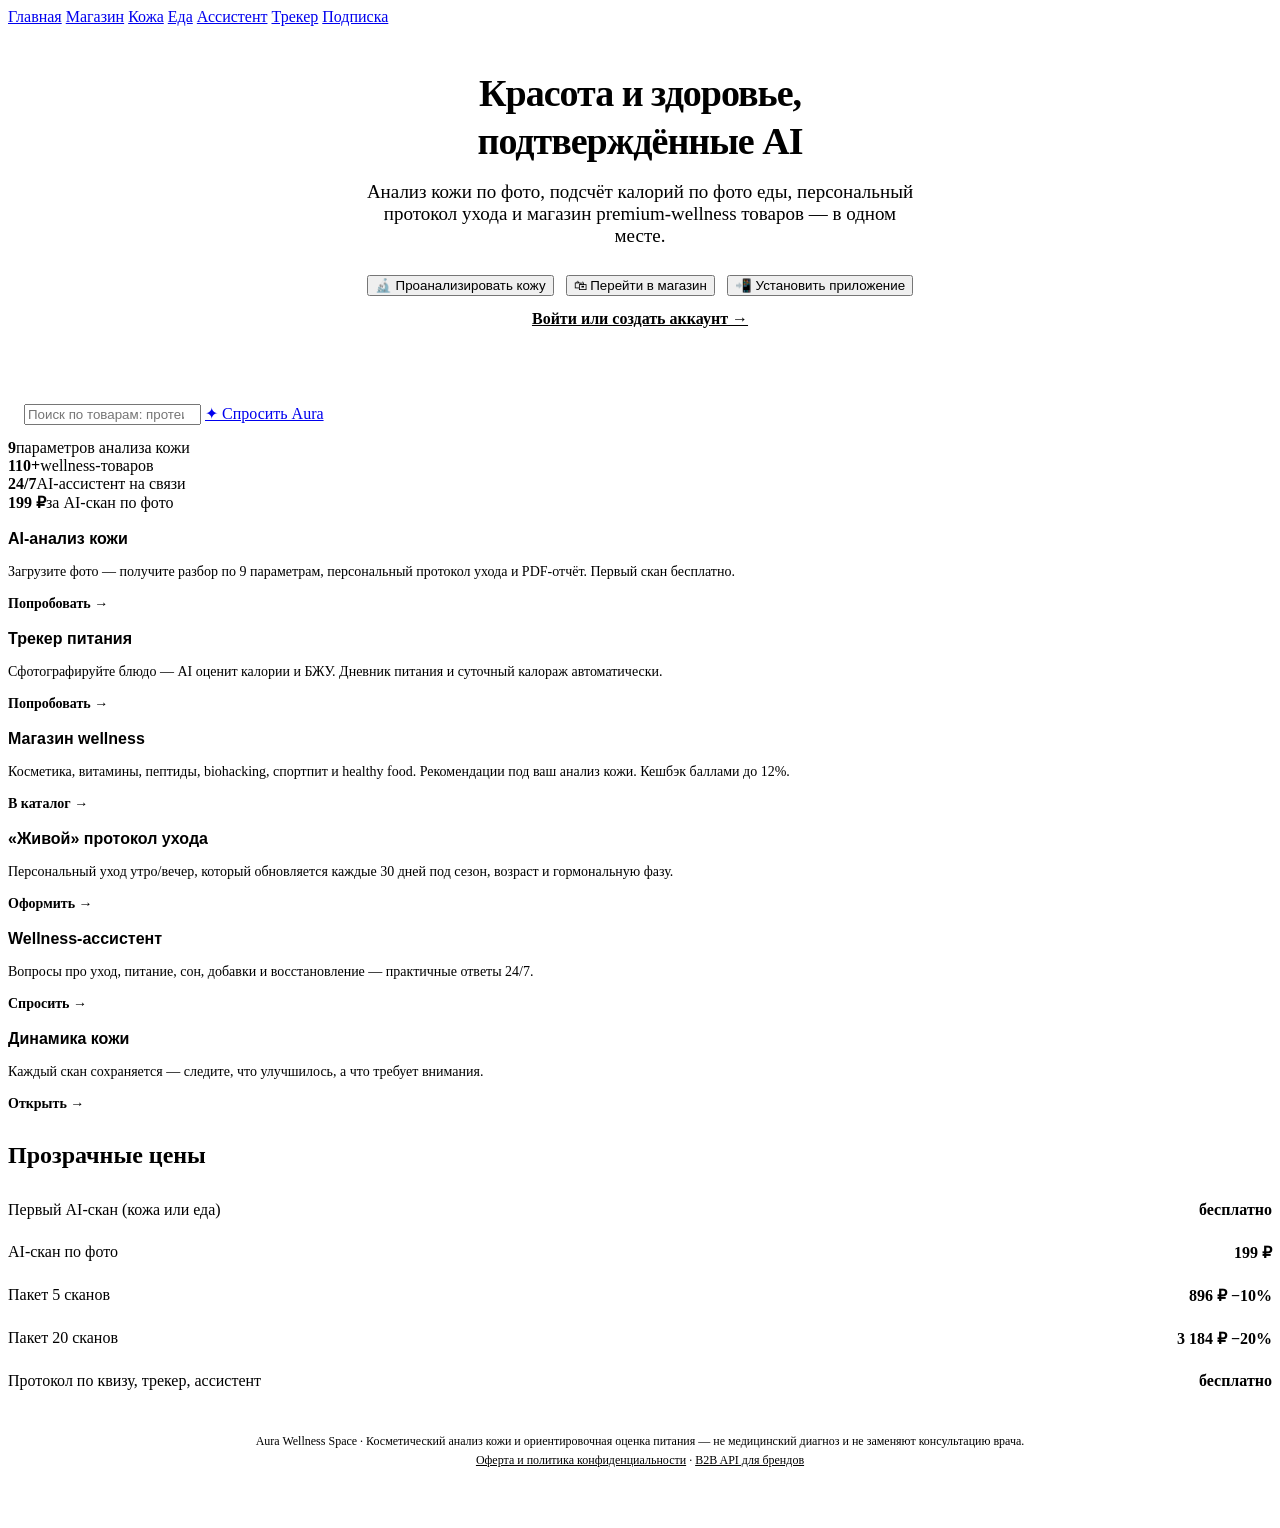
==== app/static/index.html @ bee3e2e1 "feat: 3D-стикеры вместо эмодзи (Fluent 3D, лицензия MIT) - 17 объёмных иконок-стикеров (микроскоп, я" ====
<!DOCTYPE html>
<html lang="ru">
<head>
  <meta charset="UTF-8" />
  <meta name="viewport" content="width=device-width, initial-scale=1.0" />
  <title>Aura — premium wellness пространство</title>
  <meta name="description" content="AI-анализ кожи, трекер питания, персональный уход и магазин косметики, БАДов и biohacking-продуктов. Всё в одном приложении." />
  <link rel="stylesheet" href="/static/styles.css" />
  <link rel="manifest" href="/static/manifest.webmanifest" />
  <link rel="icon" href="/static/icon.svg" type="image/svg+xml" />
  <meta name="theme-color" content="#3a332b" />
  <meta property="og:title" content="Aura — premium wellness пространство" />
  <meta property="og:description" content="AI-анализ кожи, трекер питания, персональный уход и магазин wellness-товаров." />
  <meta property="og:type" content="website" />
  <style>
    .hero { text-align: center; padding: 44px 20px 46px; }
    .hero h1 { font-size: 38px; margin: 0 0 16px; letter-spacing: -1px; font-weight: 800; line-height: 1.25; }
    .hero p.lead { font-size: 19px; max-width: 560px; margin: 0 auto 28px; }
    .hero .cta { display: flex; gap: 12px; justify-content: center; flex-wrap: wrap; }
    .hero .cta a { text-decoration: none; }
    .features { padding-bottom: 10px; }
    .fcard h3 { margin-top: 0; font-family: "Unbounded", "Manrope", sans-serif; font-weight: 600; font-size: 16px; }
    .fcard .emoji { font-size: 30px; }
    .fcard a { color: var(--brand); font-weight: 600; text-decoration: none; font-size: 14px; }
    .price-line { display: flex; justify-content: space-between; padding: 12px 0; border-bottom: 1px solid var(--line); }
    footer { text-align: center; color: var(--muted); font-size: 12px; padding: 30px 20px 50px; line-height: 1.6; }
    @media (max-width: 640px) {
      .hero h1 { font-size: 24px; }
      .hero p.lead { font-size: 16px; }
    }
  </style>
</head>
<body>
  <header class="top">
    <div class="wrap">
      <nav class="tabs">
        <a href="/" class="active">Главная</a>
        <a href="/shop">Магазин</a>
        <a href="/skin">Кожа</a>
        <a href="/food">Еда</a>
        <a href="/assistant">Ассистент</a>
        <a href="/tracker">Трекер</a>
        <a href="/subscription">Подписка</a>
      </nav>
    </div>
  </header>

  <main>
    <div class="hero aurora">
      <span class="orb o1"></span><span class="orb o2"></span><span class="orb o3"></span>
      <h1>Красота и здоровье,<br/>подтверждённые <span class="grad-text">AI</span></h1>
      <p class="lead summary">Анализ кожи по фото, подсчёт калорий по фото еды, персональный протокол
        ухода и магазин premium-wellness товаров — в одном месте.</p>
      <div class="cta">
        <a href="/skin"><button class="primary" style="margin:0">🔬 Проанализировать кожу</button></a>
        <a href="/shop"><button class="ghost" style="margin:0">🛍 Перейти в магазин</button></a>
        <button class="ghost hidden" id="installBtn" style="margin:0">📲 Установить приложение</button>
      </div>
      <p class="mode-badge" style="margin-top:14px"><a href="/auth" style="color:var(--ink);font-weight:600" id="authLink">Войти или создать аккаунт →</a></p>
    </div>

    <div class="card search-row" style="padding:14px 16px">
      <input type="search" id="homeSearch" placeholder="Поиск по товарам: протеин, витамин D, матча…" />
      <a class="ai-pill" href="/assistant">✦ Спросить Aura</a>
    </div>

    <div class="stats" id="stats">
      <div class="stat"><b data-count="9">0</b><span>параметров анализа кожи</span></div>
      <div class="stat"><b data-count="110" data-suffix="+">0</b><span>wellness-товаров</span></div>
      <div class="stat"><b data-count="24" data-suffix="/7">0</b><span>AI-ассистент на связи</span></div>
      <div class="stat"><b data-count="199" data-suffix=" ₽">0</b><span>за AI-скан по фото</span></div>
    </div>

    <div class="pgrid features">
      <div class="pcard fcard">
        <img class="icon3d" src="/static/icons/skin.png" alt="" />
        <h3>AI-анализ кожи</h3>
        <p class="summary" style="font-size:14px">Загрузите фото — получите разбор по 9 параметрам,
          персональный протокол ухода и PDF-отчёт. Первый скан бесплатно.</p>
        <a href="/skin">Попробовать →</a>
      </div>
      <div class="pcard fcard">
        <img class="icon3d" src="/static/icons/food.png" alt="" />
        <h3>Трекер питания</h3>
        <p class="summary" style="font-size:14px">Сфотографируйте блюдо — AI оценит калории и БЖУ.
          Дневник питания и суточный калораж автоматически.</p>
        <a href="/food">Попробовать →</a>
      </div>
      <div class="pcard fcard">
        <img class="icon3d" src="/static/icons/shop.png" alt="" />
        <h3>Магазин wellness</h3>
        <p class="summary" style="font-size:14px">Косметика, витамины, пептиды, biohacking, спортпит и
          healthy food. Рекомендации под ваш анализ кожи. Кешбэк баллами до 12%.</p>
        <a href="/shop">В каталог →</a>
      </div>
      <div class="pcard fcard">
        <img class="icon3d" src="/static/icons/protocol.png" alt="" />
        <h3>«Живой» протокол ухода</h3>
        <p class="summary" style="font-size:14px">Персональный уход утро/вечер, который обновляется
          каждые 30 дней под сезон, возраст и гормональную фазу.</p>
        <a href="/subscription">Оформить →</a>
      </div>
      <div class="pcard fcard">
        <img class="icon3d" src="/static/icons/assistant.png" alt="" />
        <h3>Wellness-ассистент</h3>
        <p class="summary" style="font-size:14px">Вопросы про уход, питание, сон, добавки и
          восстановление — практичные ответы 24/7.</p>
        <a href="/assistant">Спросить →</a>
      </div>
      <div class="pcard fcard">
        <img class="icon3d" src="/static/icons/trend.png" alt="" />
        <h3>Динамика кожи</h3>
        <p class="summary" style="font-size:14px">Каждый скан сохраняется — следите, что улучшилось,
          а что требует внимания.</p>
        <a href="/tracker">Открыть →</a>
      </div>
    </div>

    <div class="card" id="hitsCard" style="display:none">
      <div style="display:flex;justify-content:space-between;align-items:baseline;flex-wrap:wrap;gap:8px">
        <h2 style="margin:0">Хиты недели 🔥</h2>
        <a href="/shop" style="font-size:14px">Весь каталог →</a>
      </div>
      <div class="pgrid" id="hitsGrid" style="margin-top:14px"></div>
    </div>

    <div class="card">
      <h2>Прозрачные цены</h2>
      <div class="price-line"><span>Первый AI-скан (кожа или еда)</span><strong>бесплатно</strong></div>
      <div class="price-line"><span>AI-скан по фото</span><strong>199 ₽</strong></div>
      <div class="price-line"><span>Пакет 5 сканов</span><strong>896 ₽ <span class="pill up">−10%</span></strong></div>
      <div class="price-line"><span>Пакет 20 сканов</span><strong>3 184 ₽ <span class="pill up">−20%</span></strong></div>
      <div class="price-line" style="border:none"><span>Протокол по квизу, трекер, ассистент</span><strong>бесплатно</strong></div>
    </div>
  </main>

  <footer>
    Aura Wellness Space · Косметический анализ кожи и ориентировочная оценка питания —
    не медицинский диагноз и не заменяют консультацию врача.<br/>
    <a href="/legal" style="color:var(--muted)">Оферта и политика конфиденциальности</a> · <a href="/docs" style="color:var(--muted)">B2B API для брендов</a>
  </footer>

  <script src="/static/auth-helper.js"></script>
  <script>
    // Кнопка «Установить приложение» (PWA).
    let deferredPrompt = null;
    window.addEventListener("beforeinstallprompt", (e) => {
      e.preventDefault();
      deferredPrompt = e;
      document.getElementById("installBtn").classList.remove("hidden");
    });
    document.getElementById("installBtn").addEventListener("click", async () => {
      if (!deferredPrompt) return;
      deferredPrompt.prompt();
      deferredPrompt = null;
      document.getElementById("installBtn").classList.add("hidden");
    });
    document.getElementById("homeSearch").addEventListener("keydown", (e) => {
      if (e.key === "Enter" && e.target.value.trim())
        window.location = "/shop?q=" + encodeURIComponent(e.target.value.trim());
    });
    if ("serviceWorker" in navigator) {
      window.addEventListener("load", () => navigator.serviceWorker.register("/static/sw.js"));
    }

    // Параллакс авроры: пятна тянутся за курсором (мягко, только на десктопе).
    if (window.matchMedia("(pointer: fine)").matches &&
        !window.matchMedia("(prefers-reduced-motion: reduce)").matches) {
      const orbs = document.querySelectorAll(".aurora .orb");
      const hero = document.querySelector(".hero");
      let raf = null;
      hero.addEventListener("mousemove", (e) => {
        if (raf) return;
        raf = requestAnimationFrame(() => {
          const r = hero.getBoundingClientRect();
          const dx = (e.clientX - r.left) / r.width - 0.5;
          const dy = (e.clientY - r.top) / r.height - 0.5;
          orbs.forEach((o, i) => {
            const k = (i + 1) * 14;
            o.style.translate = `${dx * k}px ${dy * k}px`;
          });
          raf = null;
        });
      });
      hero.addEventListener("mouseleave", () =>
        orbs.forEach((o) => o.style.translate = "0px 0px"));
    }

    // Анимированные счётчики фактов (запуск при попадании в кадр).
    const animateCount = (b) => {
      const target = +b.dataset.count, suffix = b.dataset.suffix || "";
      const t0 = performance.now(), dur = 1100;
      const tick = (t) => {
        const k = Math.min(1, (t - t0) / dur);
        const eased = 1 - Math.pow(1 - k, 3);
        b.textContent = Math.round(target * eased) + suffix;
        if (k < 1) requestAnimationFrame(tick);
      };
      requestAnimationFrame(tick);
    };
    if (window.matchMedia("(prefers-reduced-motion: reduce)").matches) {
      document.querySelectorAll(".stat b").forEach((b) =>
        b.textContent = b.dataset.count + (b.dataset.suffix || ""));
    } else {
      const sio = new IntersectionObserver((es) => es.forEach((e) => {
        if (e.isIntersecting) { animateCount(e.target); sio.unobserve(e.target); }
      }), { threshold: 0.4 });
      document.querySelectorAll(".stat b").forEach((b) => sio.observe(b));
    }

    // Хиты недели: живые карточки из каталога (хиты и скидки).
    const escHtml = (s) => String(s).replace(/[&<>"']/g, (c) =>
      ({ "&": "&amp;", "<": "&lt;", ">": "&gt;", '"': "&quot;", "'": "&#39;" }[c]));
    fetch("/api/shop/products").then((r) => r.json()).then((d) => {
      const stickers = { "уходовая косметика": "cat-skincare", "декоративная косметика": "cat-makeup",
        "гаджеты": "cat-gadgets", "спортпит": "cat-sport", "витамины и БАДы": "cat-vitamins",
        "пептиды": "cat-peptides", "biohacking": "cat-biohack", "функциональные напитки": "cat-drinks",
        "healthy food": "cat-food", "лабораторная диагностика": "cat-lab", "wellness check-up": "cat-checkup" };
      const hits = d.products
        .filter((p) => p.hit || (p.old_price_rub && p.old_price_rub > p.price_rub))
        .slice(0, 4);
      if (!hits.length) return;
      document.getElementById("hitsGrid").innerHTML = hits.map((p) => {
        const disc = p.old_price_rub && p.old_price_rub > p.price_rub
          ? Math.round((1 - p.price_rub / p.old_price_rub) * 100) : 0;
        const badge = disc ? `<span class="badge-disc">−${disc}%</span>`
          : `<span class="badge-hit">Хит</span>`;
        const oldP = disc
          ? `<span class="old-price">${p.old_price_rub.toLocaleString("ru-RU")} ₽</span>` : "";
        return `
        <a class="pcard" href="/shop" style="text-decoration:none;color:inherit">
          <div class="ptile${p.image ? " has-img" : ""}">${badge}${
            p.image ? `<img class="pimg" src="${p.image}" alt="" loading="lazy">`
                    : (stickers[p.category]
                        ? `<img class="sticker" src="/static/icons/${stickers[p.category]}.png" alt="" style="width:84px;height:84px" loading="lazy">`
                        : "🌿")}</div>
          <span class="cat">${escHtml(p.brand)}</span>
          <h3>${escHtml(p.name)}</h3>
          <div class="price">${p.price_rub.toLocaleString("ru-RU")} ₽${oldP}</div>
        </a>`;
      }).join("");
      document.getElementById("hitsCard").style.display = "";
    }).catch(() => {});
  </script>
</body>
</html>
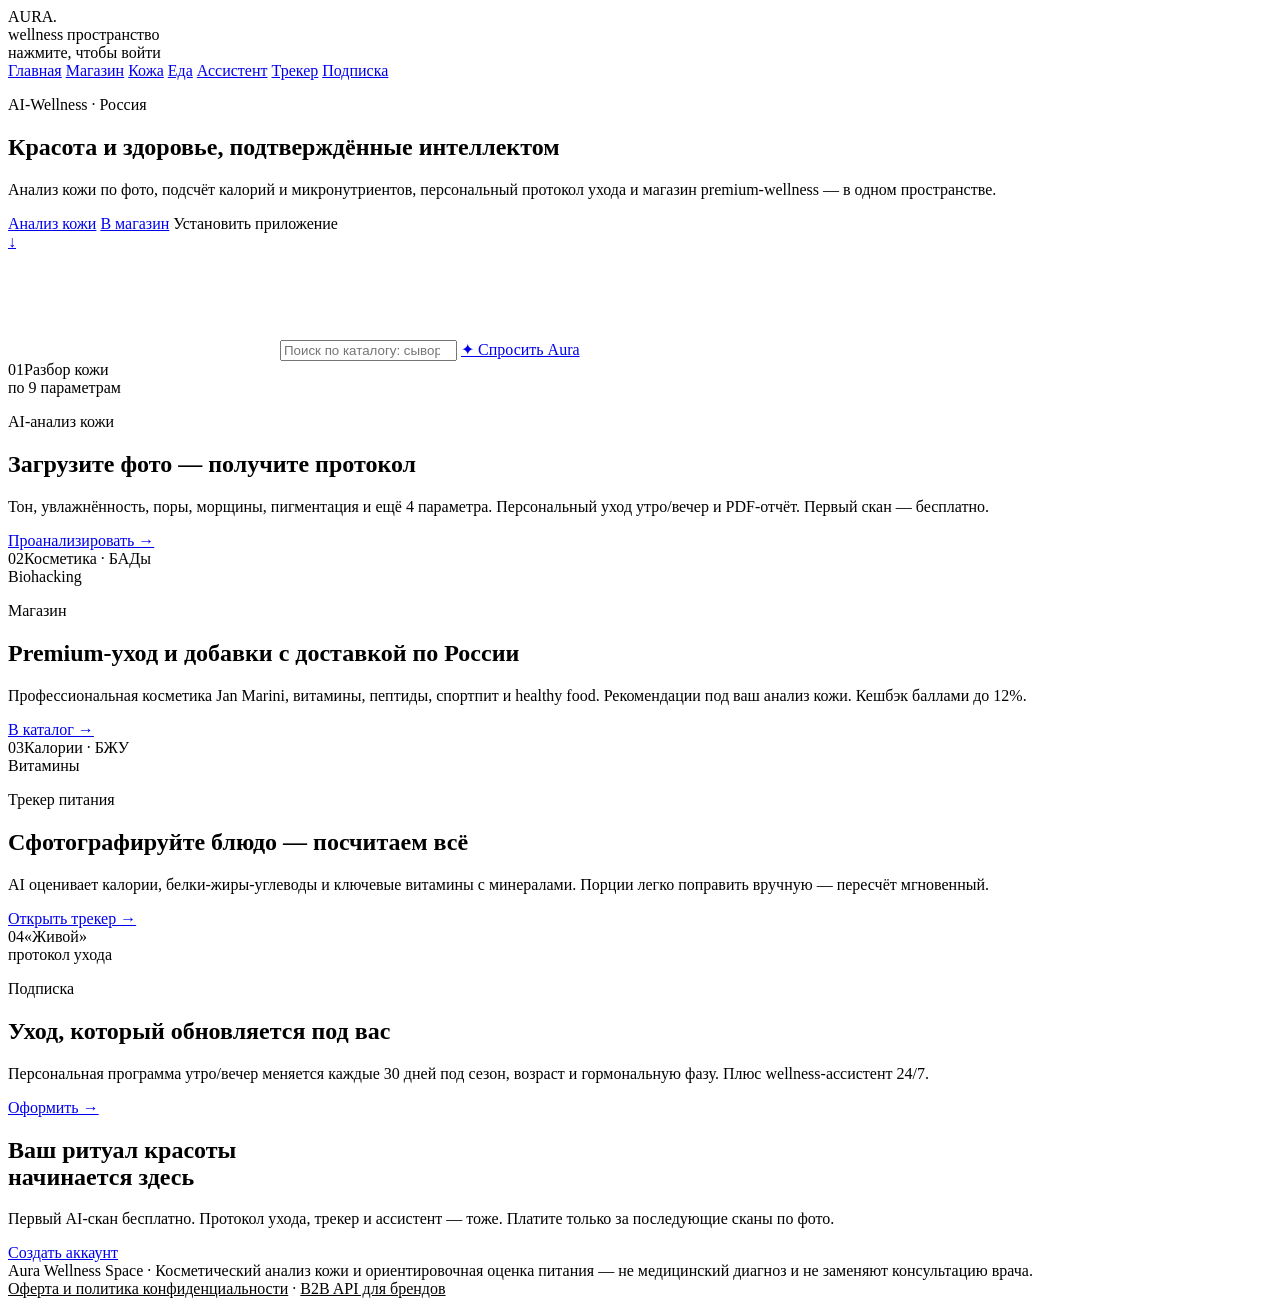
==== commit a34c38b0: "feat: редизайн главной — editorial full-width + заставка-открытие Главная переделана в духе Zara/Зол" ====
--- a/app/static/index.html
+++ b/app/static/index.html
@@ -4,145 +4,151 @@
   <meta charset="UTF-8" />
   <meta name="viewport" content="width=device-width, initial-scale=1.0" />
   <title>Aura — premium wellness пространство</title>
-  <meta name="description" content="AI-анализ кожи, трекер питания, персональный уход и магазин косметики, БАДов и biohacking-продуктов. Всё в одном приложении." />
+  <meta name="description" content="AI-анализ кожи, трекер питания, персональный уход и магазин косметики, БАДов и biohacking-продуктов. Всё в одном пространстве." />
   <link rel="stylesheet" href="/static/styles.css" />
   <link rel="manifest" href="/static/manifest.webmanifest" />
   <link rel="icon" href="/static/icon.svg" type="image/svg+xml" />
-  <meta name="theme-color" content="#3a332b" />
+  <meta name="theme-color" content="#17130f" />
   <meta property="og:title" content="Aura — premium wellness пространство" />
   <meta property="og:description" content="AI-анализ кожи, трекер питания, персональный уход и магазин wellness-товаров." />
   <meta property="og:type" content="website" />
-  <style>
-    .hero { text-align: center; padding: 44px 20px 46px; }
-    .hero h1 { font-size: 38px; margin: 0 0 16px; letter-spacing: -1px; font-weight: 800; line-height: 1.25; }
-    .hero p.lead { font-size: 19px; max-width: 560px; margin: 0 auto 28px; }
-    .hero .cta { display: flex; gap: 12px; justify-content: center; flex-wrap: wrap; }
-    .hero .cta a { text-decoration: none; }
-    .features { padding-bottom: 10px; }
-    .fcard h3 { margin-top: 0; font-family: "Unbounded", "Manrope", sans-serif; font-weight: 600; font-size: 16px; }
-    .fcard .emoji { font-size: 30px; }
-    .fcard a { color: var(--brand); font-weight: 600; text-decoration: none; font-size: 14px; }
-    .price-line { display: flex; justify-content: space-between; padding: 12px 0; border-bottom: 1px solid var(--line); }
-    footer { text-align: center; color: var(--muted); font-size: 12px; padding: 30px 20px 50px; line-height: 1.6; }
-    @media (max-width: 640px) {
-      .hero h1 { font-size: 24px; }
-      .hero p.lead { font-size: 16px; }
-    }
-  </style>
 </head>
-<body>
-  <header class="top">
-    <div class="wrap">
-      <nav class="tabs">
-        <a href="/" class="active">Главная</a>
-        <a href="/shop">Магазин</a>
-        <a href="/skin">Кожа</a>
-        <a href="/food">Еда</a>
-        <a href="/assistant">Ассистент</a>
-        <a href="/tracker">Трекер</a>
-        <a href="/subscription">Подписка</a>
-      </nav>
-    </div>
-  </header>
-
-  <main>
-    <div class="hero aurora">
-      <span class="orb o1"></span><span class="orb o2"></span><span class="orb o3"></span>
-      <h1>Красота и здоровье,<br/>подтверждённые <span class="grad-text">AI</span></h1>
-      <p class="lead summary">Анализ кожи по фото, подсчёт калорий по фото еды, персональный протокол
-        ухода и магазин premium-wellness товаров — в одном месте.</p>
-      <div class="cta">
-        <a href="/skin"><button class="primary" style="margin:0">🔬 Проанализировать кожу</button></a>
-        <a href="/shop"><button class="ghost" style="margin:0">🛍 Перейти в магазин</button></a>
-        <button class="ghost hidden" id="installBtn" style="margin:0">📲 Установить приложение</button>
+<body class="home">
+
+  <!-- ===== Заставка-открытие (один раз за сессию) ===== -->
+  <div class="splash" id="splash" aria-hidden="true">
+    <div class="splash-inner">
+      <div class="splash-word">
+        <span>A</span><span>U</span><span>R</span><span>A<i class="dot">.</i></span>
       </div>
-      <p class="mode-badge" style="margin-top:14px"><a href="/auth" style="color:var(--ink);font-weight:600" id="authLink">Войти или создать аккаунт →</a></p>
-    </div>
-
-    <div class="card search-row" style="padding:14px 16px">
-      <input type="search" id="homeSearch" placeholder="Поиск по товарам: протеин, витамин D, матча…" />
+      <div class="splash-line"></div>
+      <div class="splash-tag">wellness пространство</div>
+    </div>
+    <div class="splash-skip">нажмите, чтобы войти</div>
+  </div>
+  <script>
+    (function () {
+      var s = document.getElementById("splash");
+      if (!s) return;
+      if (sessionStorage.getItem("aura_splash_seen")) { s.remove(); return; }
+      document.body.classList.add("splash-on");
+      var lift = function () {
+        s.classList.add("lift");
+        document.body.classList.remove("splash-on");
+        sessionStorage.setItem("aura_splash_seen", "1");
+        setTimeout(function () { if (s.parentNode) s.remove(); }, 1100);
+      };
+      var t = setTimeout(lift, 2700);
+      s.addEventListener("click", function () { clearTimeout(t); lift(); });
+    })();
+  </script>
+
+  <!-- (шапка: бегущая строка + логотип-бар вставляются auth-helper.js) -->
+
+  <nav class="tabs">
+    <a href="/" class="active">Главная</a>
+    <a href="/shop">Магазин</a>
+    <a href="/skin">Кожа</a>
+    <a href="/food">Еда</a>
+    <a href="/assistant">Ассистент</a>
+    <a href="/tracker">Трекер</a>
+    <a href="/subscription">Подписка</a>
+  </nav>
+
+  <!-- ===== HERO во всю ширину ===== -->
+  <section class="hero-e">
+    <p class="eyebrow">AI-Wellness · Россия</p>
+    <h1>Красота и здоровье, подтверждённые интеллектом</h1>
+    <p class="lead">Анализ кожи по фото, подсчёт калорий и микронутриентов,
+      персональный протокол ухода и магазин premium-wellness — в одном пространстве.</p>
+    <div class="cta">
+      <a class="btn-fill" href="/skin">Анализ кожи</a>
+      <a class="btn-line" href="/shop">В магазин</a>
+      <a class="btn-line hidden" id="installBtn">Установить приложение</a>
+    </div>
+    <a class="scroll-cue" href="#explore" aria-label="ниже">↓</a>
+  </section>
+
+  <!-- ===== Тонкая строка поиска ===== -->
+  <div class="featured" id="explore" style="padding-top:clamp(48px,7vw,90px);padding-bottom:0">
+    <div class="search-row" style="max-width:720px;margin:0 auto">
+      <input type="search" id="homeSearch" placeholder="Поиск по каталогу: сыворотка, витамин D, пептиды…" />
       <a class="ai-pill" href="/assistant">✦ Спросить Aura</a>
     </div>
-
-    <div class="stats" id="stats">
-      <div class="stat"><b data-count="9">0</b><span>параметров анализа кожи</span></div>
-      <div class="stat"><b data-count="110" data-suffix="+">0</b><span>wellness-товаров</span></div>
-      <div class="stat"><b data-count="24" data-suffix="/7">0</b><span>AI-ассистент на связи</span></div>
-      <div class="stat"><b data-count="199" data-suffix=" ₽">0</b><span>за AI-скан по фото</span></div>
-    </div>
-
-    <div class="pgrid features">
-      <div class="pcard fcard">
-        <img class="icon3d" src="/static/icons/skin.png" alt="" />
-        <h3>AI-анализ кожи</h3>
-        <p class="summary" style="font-size:14px">Загрузите фото — получите разбор по 9 параметрам,
-          персональный протокол ухода и PDF-отчёт. Первый скан бесплатно.</p>
-        <a href="/skin">Попробовать →</a>
-      </div>
-      <div class="pcard fcard">
-        <img class="icon3d" src="/static/icons/food.png" alt="" />
-        <h3>Трекер питания</h3>
-        <p class="summary" style="font-size:14px">Сфотографируйте блюдо — AI оценит калории и БЖУ.
-          Дневник питания и суточный калораж автоматически.</p>
-        <a href="/food">Попробовать →</a>
-      </div>
-      <div class="pcard fcard">
-        <img class="icon3d" src="/static/icons/shop.png" alt="" />
-        <h3>Магазин wellness</h3>
-        <p class="summary" style="font-size:14px">Косметика, витамины, пептиды, biohacking, спортпит и
-          healthy food. Рекомендации под ваш анализ кожи. Кешбэк баллами до 12%.</p>
-        <a href="/shop">В каталог →</a>
-      </div>
-      <div class="pcard fcard">
-        <img class="icon3d" src="/static/icons/protocol.png" alt="" />
-        <h3>«Живой» протокол ухода</h3>
-        <p class="summary" style="font-size:14px">Персональный уход утро/вечер, который обновляется
-          каждые 30 дней под сезон, возраст и гормональную фазу.</p>
-        <a href="/subscription">Оформить →</a>
-      </div>
-      <div class="pcard fcard">
-        <img class="icon3d" src="/static/icons/assistant.png" alt="" />
-        <h3>Wellness-ассистент</h3>
-        <p class="summary" style="font-size:14px">Вопросы про уход, питание, сон, добавки и
-          восстановление — практичные ответы 24/7.</p>
-        <a href="/assistant">Спросить →</a>
-      </div>
-      <div class="pcard fcard">
-        <img class="icon3d" src="/static/icons/trend.png" alt="" />
-        <h3>Динамика кожи</h3>
-        <p class="summary" style="font-size:14px">Каждый скан сохраняется — следите, что улучшилось,
-          а что требует внимания.</p>
-        <a href="/tracker">Открыть →</a>
-      </div>
-    </div>
-
-    <div class="card" id="hitsCard" style="display:none">
-      <div style="display:flex;justify-content:space-between;align-items:baseline;flex-wrap:wrap;gap:8px">
-        <h2 style="margin:0">Хиты недели 🔥</h2>
-        <a href="/shop" style="font-size:14px">Весь каталог →</a>
-      </div>
-      <div class="pgrid" id="hitsGrid" style="margin-top:14px"></div>
-    </div>
-
-    <div class="card">
-      <h2>Прозрачные цены</h2>
-      <div class="price-line"><span>Первый AI-скан (кожа или еда)</span><strong>бесплатно</strong></div>
-      <div class="price-line"><span>AI-скан по фото</span><strong>199 ₽</strong></div>
-      <div class="price-line"><span>Пакет 5 сканов</span><strong>896 ₽ <span class="pill up">−10%</span></strong></div>
-      <div class="price-line"><span>Пакет 20 сканов</span><strong>3 184 ₽ <span class="pill up">−20%</span></strong></div>
-      <div class="price-line" style="border:none"><span>Протокол по квизу, трекер, ассистент</span><strong>бесплатно</strong></div>
-    </div>
-  </main>
+  </div>
+
+  <!-- ===== Editorial split-блоки ===== -->
+  <section class="split">
+    <div class="media p1"><span class="idx">01</span><span class="kw">Разбор кожи<br/>по 9 параметрам</span></div>
+    <div class="body">
+      <p class="tag">AI-анализ кожи</p>
+      <h2>Загрузите фото — получите протокол</h2>
+      <p>Тон, увлажнённость, поры, морщины, пигментация и ещё 4 параметра.
+        Персональный уход утро/вечер и PDF-отчёт. Первый скан — бесплатно.</p>
+      <a class="more" href="/skin">Проанализировать →</a>
+    </div>
+  </section>
+
+  <section class="split reverse">
+    <div class="media p2"><span class="idx">02</span><span class="kw">Косметика · БАДы<br/>Biohacking</span></div>
+    <div class="body">
+      <p class="tag">Магазин</p>
+      <h2>Premium-уход и добавки с доставкой по России</h2>
+      <p>Профессиональная косметика Jan Marini, витамины, пептиды, спортпит и
+        healthy food. Рекомендации под ваш анализ кожи. Кешбэк баллами до 12%.</p>
+      <a class="more" href="/shop">В каталог →</a>
+    </div>
+  </section>
+
+  <section class="split">
+    <div class="media p3"><span class="idx">03</span><span class="kw">Калории · БЖУ<br/>Витамины</span></div>
+    <div class="body">
+      <p class="tag">Трекер питания</p>
+      <h2>Сфотографируйте блюдо — посчитаем всё</h2>
+      <p>AI оценивает калории, белки-жиры-углеводы и ключевые витамины с минералами.
+        Порции легко поправить вручную — пересчёт мгновенный.</p>
+      <a class="more" href="/food">Открыть трекер →</a>
+    </div>
+  </section>
+
+  <section class="split reverse">
+    <div class="media p4"><span class="idx">04</span><span class="kw">«Живой»<br/>протокол ухода</span></div>
+    <div class="body">
+      <p class="tag">Подписка</p>
+      <h2>Уход, который обновляется под вас</h2>
+      <p>Персональная программа утро/вечер меняется каждые 30 дней под сезон,
+        возраст и гормональную фазу. Плюс wellness-ассистент 24/7.</p>
+      <a class="more" href="/subscription">Оформить →</a>
+    </div>
+  </section>
+
+  <!-- ===== Избранное ===== -->
+  <section class="featured" id="featured" style="display:none">
+    <div class="head">
+      <h2>Избранное</h2>
+      <a href="/shop">Весь каталог →</a>
+    </div>
+    <div class="prow" id="hitsGrid"></div>
+  </section>
+
+  <!-- ===== CTA-полоса ===== -->
+  <section class="cta-strip">
+    <h2>Ваш ритуал красоты<br/>начинается здесь</h2>
+    <p>Первый AI-скан бесплатно. Протокол ухода, трекер и ассистент — тоже.
+      Платите только за последующие сканы по фото.</p>
+    <a class="btn-line" href="/auth" id="ctaAuth">Создать аккаунт</a>
+  </section>
 
   <footer>
     Aura Wellness Space · Косметический анализ кожи и ориентировочная оценка питания —
     не медицинский диагноз и не заменяют консультацию врача.<br/>
-    <a href="/legal" style="color:var(--muted)">Оферта и политика конфиденциальности</a> · <a href="/docs" style="color:var(--muted)">B2B API для брендов</a>
+    <a href="/legal" style="color:var(--muted)">Оферта и политика конфиденциальности</a> ·
+    <a href="/docs" style="color:var(--muted)">B2B API для брендов</a>
   </footer>
 
   <script src="/static/auth-helper.js"></script>
   <script>
-    // Кнопка «Установить приложение» (PWA).
+    // «Установить приложение» (PWA).
     let deferredPrompt = null;
     window.addEventListener("beforeinstallprompt", (e) => {
       e.preventDefault();
@@ -155,92 +161,49 @@
       deferredPrompt = null;
       document.getElementById("installBtn").classList.add("hidden");
     });
+
     document.getElementById("homeSearch").addEventListener("keydown", (e) => {
       if (e.key === "Enter" && e.target.value.trim())
         window.location = "/shop?q=" + encodeURIComponent(e.target.value.trim());
     });
+
     if ("serviceWorker" in navigator) {
       window.addEventListener("load", () => navigator.serviceWorker.register("/static/sw.js"));
     }
 
-    // Параллакс авроры: пятна тянутся за курсором (мягко, только на десктопе).
-    if (window.matchMedia("(pointer: fine)").matches &&
-        !window.matchMedia("(prefers-reduced-motion: reduce)").matches) {
-      const orbs = document.querySelectorAll(".aurora .orb");
-      const hero = document.querySelector(".hero");
-      let raf = null;
-      hero.addEventListener("mousemove", (e) => {
-        if (raf) return;
-        raf = requestAnimationFrame(() => {
-          const r = hero.getBoundingClientRect();
-          const dx = (e.clientX - r.left) / r.width - 0.5;
-          const dy = (e.clientY - r.top) / r.height - 0.5;
-          orbs.forEach((o, i) => {
-            const k = (i + 1) * 14;
-            o.style.translate = `${dx * k}px ${dy * k}px`;
-          });
-          raf = null;
-        });
-      });
-      hero.addEventListener("mouseleave", () =>
-        orbs.forEach((o) => o.style.translate = "0px 0px"));
-    }
-
-    // Анимированные счётчики фактов (запуск при попадании в кадр).
-    const animateCount = (b) => {
-      const target = +b.dataset.count, suffix = b.dataset.suffix || "";
-      const t0 = performance.now(), dur = 1100;
-      const tick = (t) => {
-        const k = Math.min(1, (t - t0) / dur);
-        const eased = 1 - Math.pow(1 - k, 3);
-        b.textContent = Math.round(target * eased) + suffix;
-        if (k < 1) requestAnimationFrame(tick);
-      };
-      requestAnimationFrame(tick);
-    };
-    if (window.matchMedia("(prefers-reduced-motion: reduce)").matches) {
-      document.querySelectorAll(".stat b").forEach((b) =>
-        b.textContent = b.dataset.count + (b.dataset.suffix || ""));
-    } else {
-      const sio = new IntersectionObserver((es) => es.forEach((e) => {
-        if (e.isIntersecting) { animateCount(e.target); sio.unobserve(e.target); }
-      }), { threshold: 0.4 });
-      document.querySelectorAll(".stat b").forEach((b) => sio.observe(b));
-    }
-
-    // Хиты недели: живые карточки из каталога (хиты и скидки).
+    // Избранное: живые карточки из каталога (хиты и скидки), минималистично.
     const escHtml = (s) => String(s).replace(/[&<>"']/g, (c) =>
       ({ "&": "&amp;", "<": "&lt;", ">": "&gt;", '"': "&quot;", "'": "&#39;" }[c]));
     fetch("/api/shop/products").then((r) => r.json()).then((d) => {
-      const stickers = { "уходовая косметика": "cat-skincare", "декоративная косметика": "cat-makeup",
-        "гаджеты": "cat-gadgets", "спортпит": "cat-sport", "витамины и БАДы": "cat-vitamins",
-        "пептиды": "cat-peptides", "biohacking": "cat-biohack", "функциональные напитки": "cat-drinks",
-        "healthy food": "cat-food", "лабораторная диагностика": "cat-lab", "wellness check-up": "cat-checkup" };
       const hits = d.products
-        .filter((p) => p.hit || (p.old_price_rub && p.old_price_rub > p.price_rub))
-        .slice(0, 4);
-      if (!hits.length) return;
-      document.getElementById("hitsGrid").innerHTML = hits.map((p) => {
+        .filter((p) => p.image && (p.hit || (p.old_price_rub && p.old_price_rub > p.price_rub)))
+        .slice(0, 8);
+      const pool = hits.length >= 4 ? hits
+        : d.products.filter((p) => p.image).slice(0, 8);
+      if (!pool.length) return;
+      document.getElementById("hitsGrid").innerHTML = pool.slice(0, 4).map((p) => {
         const disc = p.old_price_rub && p.old_price_rub > p.price_rub
           ? Math.round((1 - p.price_rub / p.old_price_rub) * 100) : 0;
-        const badge = disc ? `<span class="badge-disc">−${disc}%</span>`
-          : `<span class="badge-hit">Хит</span>`;
+        const badge = disc ? `<span class="tag2 sale">−${disc}%</span>`
+          : (p.hit ? `<span class="tag2">Хит</span>` : "");
         const oldP = disc
-          ? `<span class="old-price">${p.old_price_rub.toLocaleString("ru-RU")} ₽</span>` : "";
+          ? `<span class="old2">${p.old_price_rub.toLocaleString("ru-RU")} ₽</span>` : "";
         return `
-        <a class="pcard" href="/shop" style="text-decoration:none;color:inherit">
-          <div class="ptile${p.image ? " has-img" : ""}">${badge}${
-            p.image ? `<img class="pimg" src="${p.image}" alt="" loading="lazy">`
-                    : (stickers[p.category]
-                        ? `<img class="sticker" src="/static/icons/${stickers[p.category]}.png" alt="" style="width:84px;height:84px" loading="lazy">`
-                        : "🌿")}</div>
-          <span class="cat">${escHtml(p.brand)}</span>
-          <h3>${escHtml(p.name)}</h3>
-          <div class="price">${p.price_rub.toLocaleString("ru-RU")} ₽${oldP}</div>
+        <a class="pmin" href="/shop">
+          <div class="shotwrap">${badge}<img src="${p.image}" alt="" loading="lazy"></div>
+          <div class="brand2">${escHtml(p.brand)}</div>
+          <div class="name2">${escHtml(p.name)}</div>
+          <div class="price2">${p.price_rub.toLocaleString("ru-RU")} ₽${oldP}</div>
         </a>`;
       }).join("");
-      document.getElementById("hitsCard").style.display = "";
+      document.getElementById("featured").style.display = "";
     }).catch(() => {});
+
+    // Если пользователь уже вошёл — прячем «Создать аккаунт».
+    if (localStorage.getItem("aura_token")) {
+      const c = document.getElementById("ctaAuth");
+      c.textContent = "В личный кабинет"; c.href = "/account";
+    }
   </script>
 </body>
 </html>
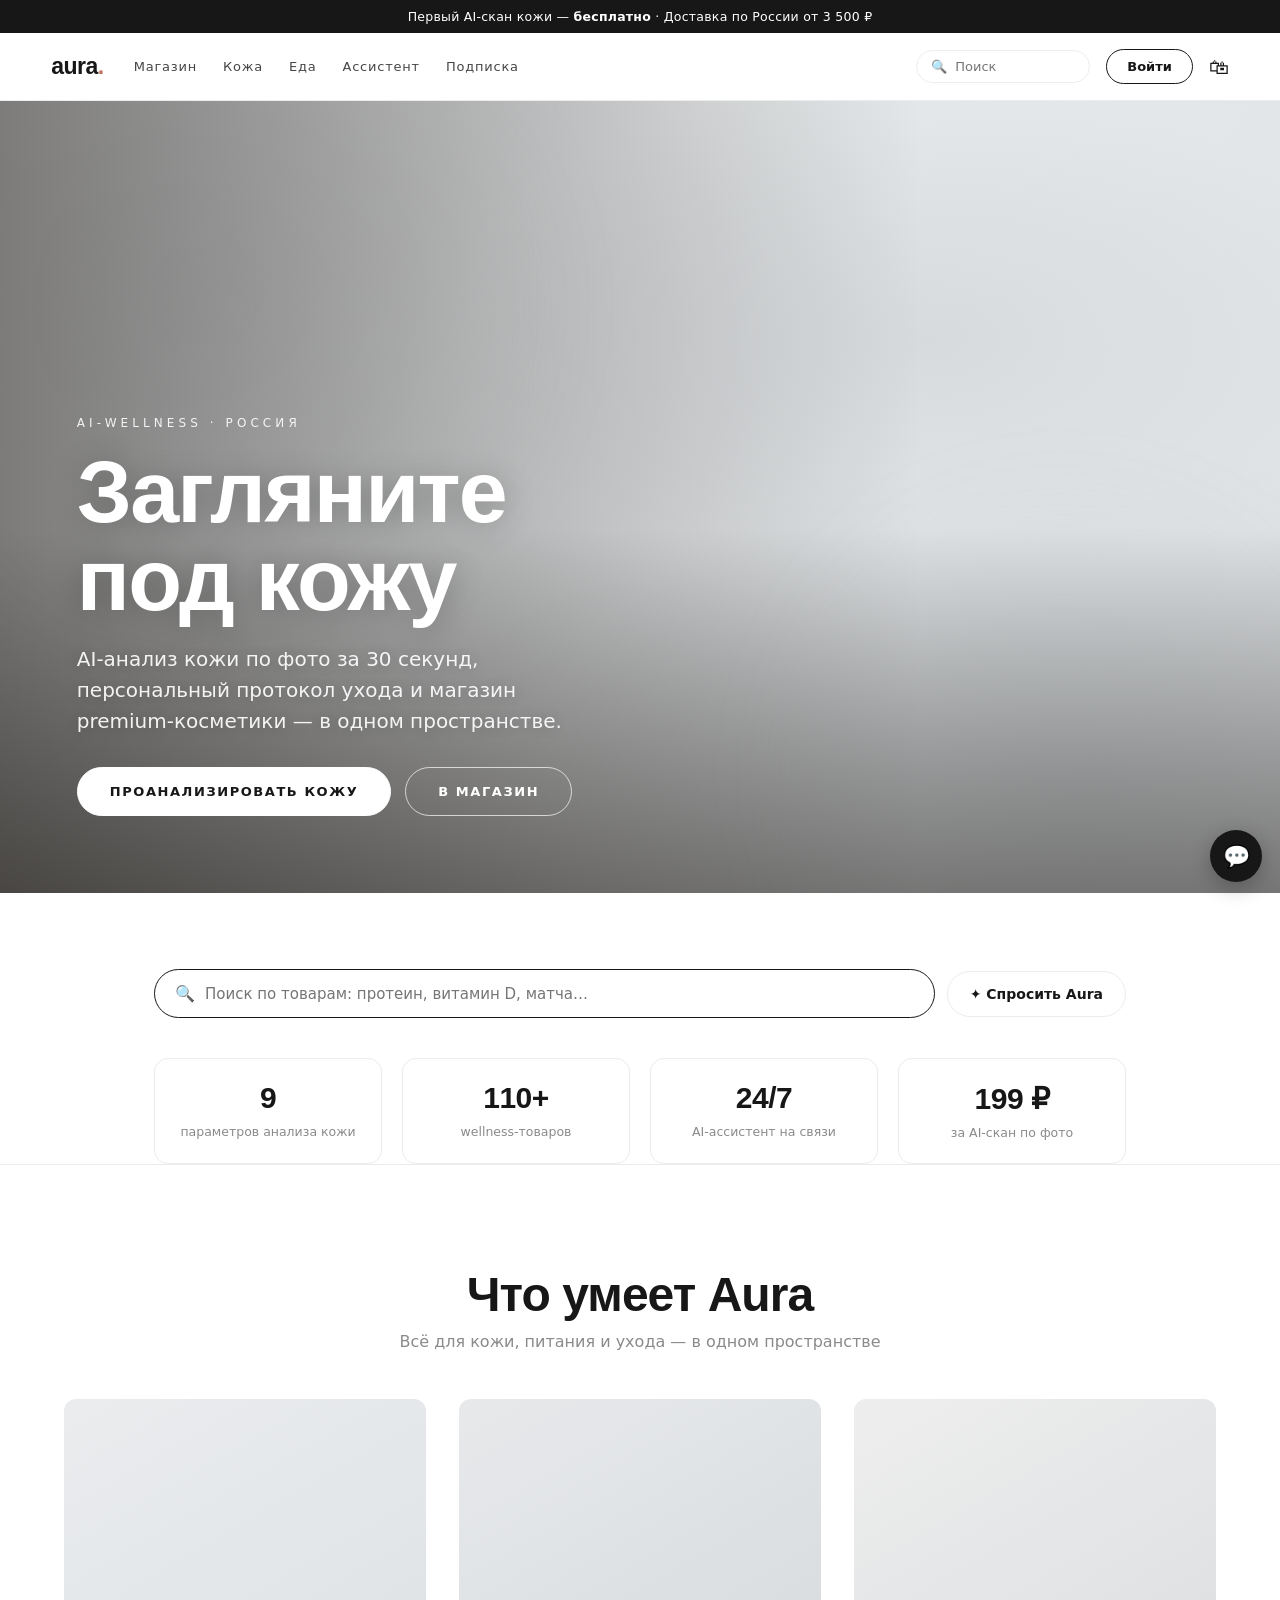
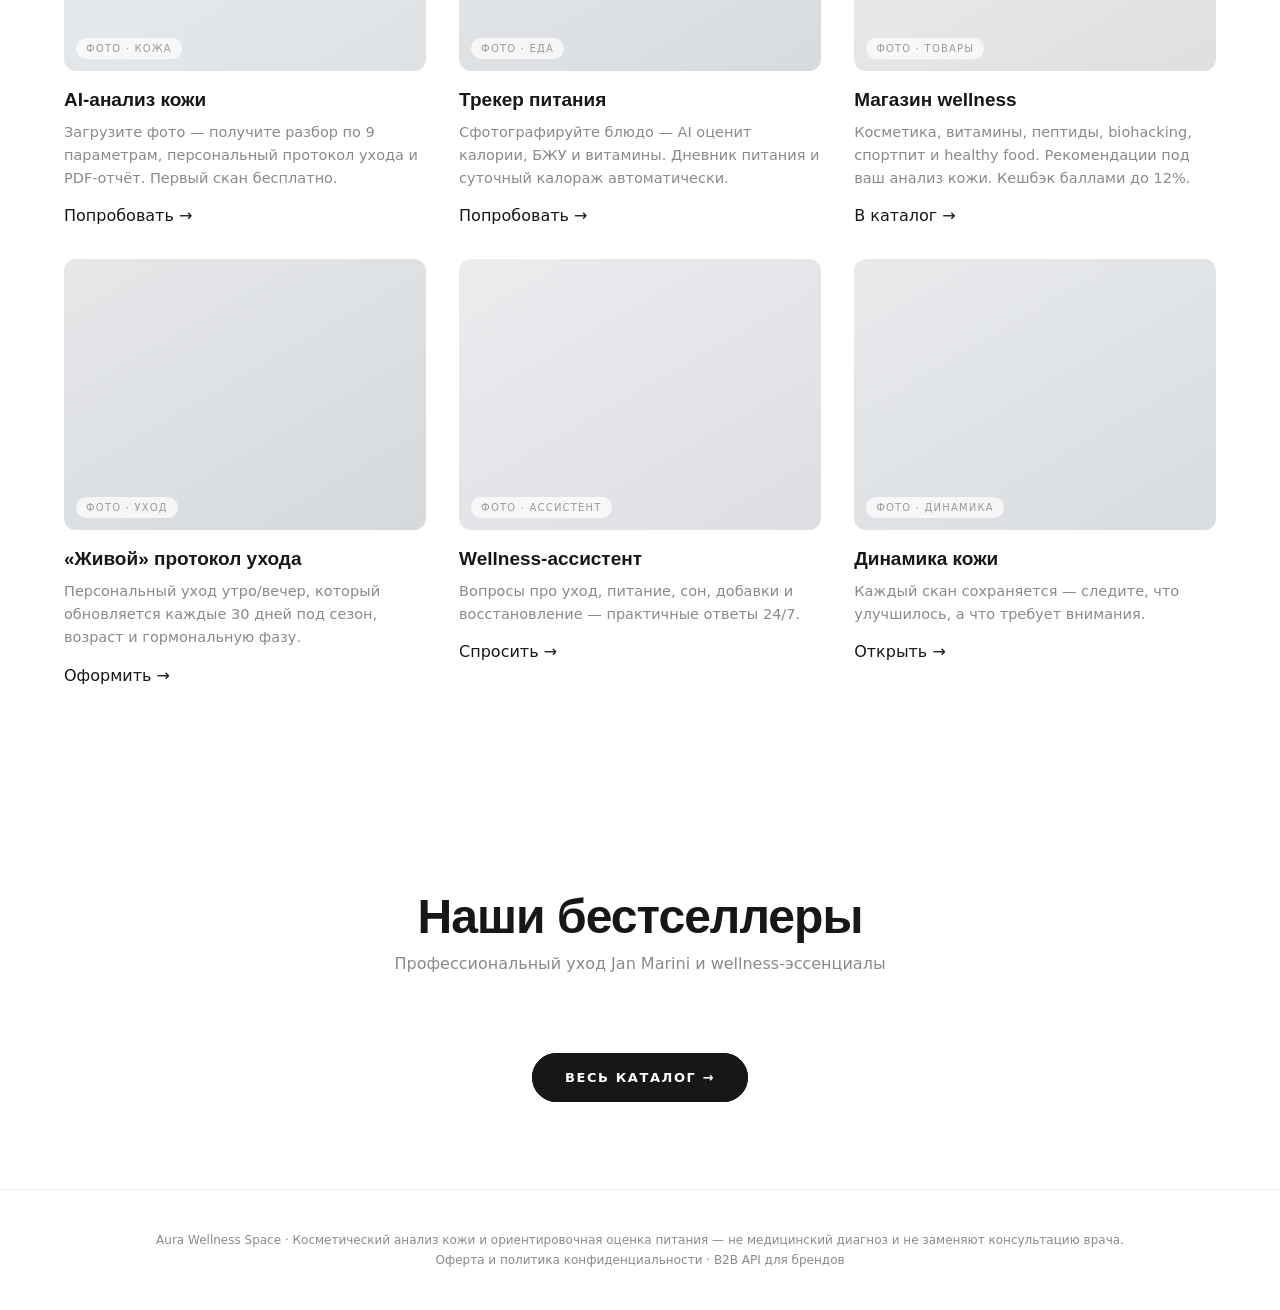
==== commit dc47507f: "feat: новая главная в стиле Thorne — чистый нейтральный лендинг Главная переделана по референсу Thor" ====
--- a/app/static/index.html
+++ b/app/static/index.html
@@ -1,209 +1,256 @@
 <!DOCTYPE html>
 <html lang="ru">
 <head>
-  <meta charset="UTF-8" />
-  <meta name="viewport" content="width=device-width, initial-scale=1.0" />
-  <title>Aura — premium wellness пространство</title>
-  <meta name="description" content="AI-анализ кожи, трекер питания, персональный уход и магазин косметики, БАДов и biohacking-продуктов. Всё в одном пространстве." />
-  <link rel="stylesheet" href="/static/styles.css" />
-  <link rel="manifest" href="/static/manifest.webmanifest" />
-  <link rel="icon" href="/static/icon.svg" type="image/svg+xml" />
-  <meta name="theme-color" content="#17130f" />
-  <meta property="og:title" content="Aura — premium wellness пространство" />
-  <meta property="og:description" content="AI-анализ кожи, трекер питания, персональный уход и магазин wellness-товаров." />
-  <meta property="og:type" content="website" />
+<meta charset="UTF-8" />
+<meta name="viewport" content="width=device-width, initial-scale=1.0" />
+<title>Aura — premium wellness пространство</title>
+<meta name="description" content="AI-анализ кожи по фото, трекер питания, персональный протокол ухода и магазин premium-косметики, БАДов и biohacking-продуктов." />
+<link rel="manifest" href="/static/manifest.webmanifest" />
+<link rel="icon" href="/static/icon.svg" type="image/svg+xml" />
+<meta name="theme-color" content="#ffffff" />
+<meta property="og:title" content="Aura — premium wellness пространство" />
+<meta property="og:description" content="AI-анализ кожи, трекер питания, персональный уход и магазин wellness-товаров." />
+<meta property="og:type" content="website" />
+<style>
+@font-face { font-family: 'Manrope'; font-style: normal; font-weight: 400 800; font-display: swap;
+  src: url('/static/fonts/manrope-lat-bcbadc.woff2') format('woff2');
+  unicode-range: U+0000-00FF, U+2000-206F, U+20AC, U+2212; }
+@font-face { font-family: 'Manrope'; font-style: normal; font-weight: 400 800; font-display: swap;
+  src: url('/static/fonts/manrope-cyr-d0354d.woff2') format('woff2');
+  unicode-range: U+0400-045F, U+0490-0491, U+04B0-04B1, U+2116; }
+@font-face { font-family: 'Unbounded'; font-style: normal; font-weight: 400 900; font-display: swap;
+  src: url('/static/fonts/unbounded-lat-f2b2b2.woff2') format('woff2');
+  unicode-range: U+0000-00FF, U+2000-206F, U+20AC, U+2212; }
+@font-face { font-family: 'Unbounded'; font-style: normal; font-weight: 400 900; font-display: swap;
+  src: url('/static/fonts/unbounded-cyr-92a538.woff2') format('woff2');
+  unicode-range: U+0400-045F, U+0490-0491, U+04B0-04B1, U+2116; }
+
+*{box-sizing:border-box;margin:0;padding:0;}
+:root{--bg:#ffffff;--ink:#171717;--muted:#8a8a8a;--line:#ececec;--accent:#c0705b;--gold:#9a9a9a;--soft:#f4f4f4;}
+body{font-family:'Manrope',system-ui,sans-serif;background:var(--bg);color:var(--ink);-webkit-font-smoothing:antialiased;}
+.disp{font-family:'Unbounded',sans-serif;}
+a{color:inherit;text-decoration:none;}
+/* промо-полоса */
+.promo{background:#171717;color:#fff;text-align:center;font-size:12.5px;letter-spacing:.02em;padding:9px 16px;}
+.promo b{color:#fff;}
+/* шапка */
+.nav{position:sticky;top:0;z-index:50;display:flex;align-items:center;justify-content:space-between;
+  gap:20px;padding:16px clamp(18px,4vw,56px);background:rgba(255,255,255,.86);backdrop-filter:blur(12px);
+  border-bottom:1px solid var(--line);}
+.nav .logo{font-family:'Unbounded',sans-serif;font-weight:700;font-size:23px;letter-spacing:-.5px;}
+.nav .logo i{color:var(--accent);font-style:normal;}
+.nav .links{display:flex;gap:26px;font-size:13px;letter-spacing:.06em;}
+.nav .links a{color:var(--ink);opacity:.8;transition:.2s;position:relative;padding:4px 0;}
+.nav .links a:hover{opacity:1;}
+.nav .links a::after{content:"";position:absolute;left:0;right:0;bottom:-2px;height:1.5px;background:var(--ink);transform:scaleX(0);transition:.25s;transform-origin:left;}
+.nav .links a:hover::after{transform:scaleX(1);}
+.nav .right{display:flex;align-items:center;gap:16px;font-size:14px;}
+.nav .search{display:flex;align-items:center;gap:8px;border:1px solid var(--line);border-radius:100px;padding:8px 14px;color:var(--muted);font-size:13px;}
+.nav .btn-login{border:1.5px solid var(--ink);border-radius:100px;padding:9px 20px;font-weight:600;font-size:13px;transition:.2s;}
+.nav .btn-login:hover{background:var(--ink);color:#fff;}
+.nav .cart{font-size:20px;}
+/* HERO */
+.hero{position:relative;height:min(88vh,860px);min-height:520px;overflow:hidden;display:flex;align-items:flex-end;}
+.hero .bg{position:absolute;inset:0;z-index:0;
+  background:
+    radial-gradient(60% 55% at 72% 30%, rgba(214,217,220,.9), transparent 60%),
+    radial-gradient(55% 60% at 30% 20%, rgba(228,230,232,.8), transparent 55%),
+    radial-gradient(70% 70% at 85% 85%, rgba(205,209,212,.85), transparent 60%),
+    linear-gradient(120deg,#eef0f2 0%,#e7eaec 45%,#dfe2e5 100%);
+  animation:drift 18s ease-in-out infinite;}
+.hero .bg::before,.hero .bg::after{content:"";position:absolute;border-radius:50%;filter:blur(60px);opacity:.5;}
+.hero .bg::before{width:52vw;height:52vw;left:-8vw;top:-10vw;background:radial-gradient(circle,#dcdfe2,transparent 65%);animation:float1 15s ease-in-out infinite;}
+.hero .bg::after{width:46vw;height:46vw;right:-6vw;bottom:-14vw;background:radial-gradient(circle,#cfd4d7,transparent 65%);animation:float2 19s ease-in-out infinite;}
+@keyframes drift{0%,100%{filter:brightness(1)}50%{filter:brightness(1.04)}}
+@keyframes float1{0%,100%{transform:translate(0,0)}50%{transform:translate(40px,30px)}}
+@keyframes float2{0%,100%{transform:translate(0,0)}50%{transform:translate(-36px,-26px)}}
+.hero .veil{position:absolute;inset:0;z-index:1;background:linear-gradient(90deg,rgba(22,18,14,.52),rgba(22,18,14,.12) 55%,transparent 72%),linear-gradient(0deg,rgba(22,18,14,.5),transparent 46%);}
+.hero .inner{position:relative;z-index:2;padding:clamp(28px,6vw,80px);max-width:760px;}
+.hero .kick{color:#fff;opacity:.9;font-size:12px;letter-spacing:.34em;text-transform:uppercase;margin-bottom:18px;}
+.hero h1{font-family:'Unbounded',sans-serif;font-weight:600;color:#fff;font-size:clamp(40px,7vw,88px);
+  line-height:1.0;letter-spacing:-.02em;margin-bottom:20px;text-shadow:0 2px 30px rgba(0,0,0,.25);text-wrap:balance;}
+.hero p{color:#fff;opacity:.92;font-size:clamp(15px,1.8vw,20px);line-height:1.55;max-width:42ch;margin-bottom:30px;text-shadow:0 1px 16px rgba(0,0,0,.3);}
+.hero .cta{display:flex;gap:14px;flex-wrap:wrap;}
+.btn{font-weight:600;font-size:13px;letter-spacing:.12em;text-transform:uppercase;padding:16px 32px;border-radius:100px;border:1.5px solid;transition:.25s;cursor:pointer;}
+.btn-fill{background:#fff;color:#171717;border-color:#fff;}.btn-fill:hover{transform:translateY(-3px);box-shadow:0 14px 34px rgba(0,0,0,.25);}
+.btn-ghost{background:transparent;color:#fff;border-color:rgba(255,255,255,.7);}.btn-ghost:hover{background:#fff;color:#171717;transform:translateY(-3px);}
+.photo-note{position:absolute;top:16px;right:18px;z-index:3;font-size:11px;letter-spacing:.12em;text-transform:uppercase;
+  color:#fff;background:rgba(0,0,0,.28);backdrop-filter:blur(6px);padding:7px 14px;border-radius:100px;}
+.hero .inner>*{animation:rise .9s cubic-bezier(.2,.8,.2,1) both;}
+.hero .kick{animation-delay:.05s}.hero h1{animation-delay:.15s}.hero p{animation-delay:.28s}.hero .cta{animation-delay:.4s}
+@keyframes rise{from{opacity:0;transform:translateY(22px)}}
+/* бестселлеры */
+.best{padding:clamp(56px,8vw,110px) clamp(18px,5vw,64px);}
+.best .head{text-align:center;margin-bottom:46px;}
+.best h2{font-family:'Unbounded',sans-serif;font-weight:600;font-size:clamp(26px,4vw,48px);letter-spacing:-.02em;}
+.best .head p{color:var(--muted);margin-top:10px;}
+.grid{display:grid;grid-template-columns:repeat(3,1fr);gap:clamp(16px,2vw,32px);max-width:1200px;margin:0 auto;}
+.pcard .pimg{position:relative;aspect-ratio:3/4;background:#f4f4f4;border-radius:10px;overflow:hidden;display:flex;align-items:center;justify-content:center;}
+.pcard .pimg img{width:82%;height:82%;object-fit:contain;transition:transform .6s cubic-bezier(.2,.8,.2,1);}
+.pcard:hover .pimg img{transform:scale(1.06);}
+.pb{position:absolute;top:12px;left:12px;font-size:10px;letter-spacing:.12em;text-transform:uppercase;font-weight:700;background:var(--ink);color:#fff;padding:5px 10px;border-radius:100px;}
+.pb.sale{background:var(--accent);}
+.pbrand{margin:14px 0 2px;font-size:11px;letter-spacing:.14em;text-transform:uppercase;color:var(--muted);}
+.pname{font-size:14.5px;line-height:1.35;min-height:2.6em;}
+.pprice{font-size:15px;font-weight:700;margin-top:4px;}.po{color:var(--muted);text-decoration:line-through;font-weight:500;margin-left:8px;font-size:13px;}
+.best .more{text-align:center;margin-top:48px;}
+.reveal{opacity:0;transform:translateY(24px);transition:.7s cubic-bezier(.2,.8,.2,1);}
+.reveal.in{opacity:1;transform:none;}
+.grid .reveal:nth-child(2){transition-delay:.06s}.grid .reveal:nth-child(3){transition-delay:.12s}
+.grid .reveal:nth-child(4){transition-delay:.18s}.grid .reveal:nth-child(5){transition-delay:.24s}.grid .reveal:nth-child(6){transition-delay:.3s}
+/* блок функций с фото (в середине) */
+.features{padding:clamp(56px,8vw,110px) clamp(18px,5vw,64px);border-top:1px solid var(--line);}
+.features .htitle{text-align:center;margin-bottom:48px;}
+.features h2{font-family:'Unbounded',sans-serif;font-weight:600;font-size:clamp(26px,4vw,48px);letter-spacing:-.02em;}
+.features .htitle p{color:var(--muted);margin-top:10px;}
+.fgrid{display:grid;grid-template-columns:repeat(3,1fr);gap:clamp(20px,2.6vw,38px);max-width:1200px;margin:0 auto;}
+.fcard .fph{aspect-ratio:4/3;border-radius:12px;overflow:hidden;position:relative;display:flex;align-items:flex-end;
+  padding:12px;margin-bottom:18px;background:linear-gradient(150deg,#eaecee,#dfe2e5);}
+.fcard:nth-child(2) .fph{background:linear-gradient(150deg,#e7e9eb,#d8dbde);}
+.fcard:nth-child(3) .fph{background:linear-gradient(150deg,#eeeeee,#dddfe1);}
+.fcard:nth-child(4) .fph{background:linear-gradient(150deg,#e5e7e9,#d6d9dc);}
+.fcard:nth-child(5) .fph{background:linear-gradient(150deg,#ececef,#dcdee1);}
+.fcard:nth-child(6) .fph{background:linear-gradient(150deg,#e8eaec,#d9dcdf);}
+.fcard .fph span{font-size:10px;letter-spacing:.12em;text-transform:uppercase;color:#9a9a9a;background:rgba(255,255,255,.72);padding:5px 10px;border-radius:100px;}
+.fcard h3{font-family:'Unbounded',sans-serif;font-weight:600;font-size:19px;margin-bottom:10px;}
+.fcard p{color:var(--muted);font-size:14.5px;line-height:1.6;margin-bottom:16px;}
+.fcard a.flink{font-size:13px;letter-spacing:.1em;text-transform:uppercase;font-weight:600;color:var(--ink);border-bottom:1.5px solid var(--ink);padding-bottom:4px;transition:.2s;}
+.fcard a.flink:hover{opacity:.6;}
+footer{border-top:1px solid var(--line);padding:40px 20px;text-align:center;color:var(--muted);font-size:12px;line-height:1.7;}
+@media(max-width:820px){.nav .links{display:none;}.grid{grid-template-columns:repeat(2,1fr);}.fgrid{grid-template-columns:repeat(1,1fr);}.hero .veil{background:linear-gradient(0deg,rgba(30,24,18,.4),transparent 45%);}}
+@media (prefers-reduced-motion:reduce){.hero .bg,.hero .bg::before,.hero .bg::after,.hero .inner>*{animation:none!important;}.reveal{opacity:1;transform:none;}}
+
+
+.hero .heroimg{position:absolute;inset:0;width:100%;height:100%;object-fit:cover;z-index:0;}
+.fph img.fimg{position:absolute;inset:0;width:100%;height:100%;object-fit:cover;z-index:0;}
+.search input{border:none;background:transparent;outline:none;font:inherit;font-size:13px;color:var(--ink);width:120px;}
+.fab{position:fixed;right:18px;bottom:18px;width:52px;height:52px;border-radius:50%;background:#171717;color:#fff;
+  display:flex;align-items:center;justify-content:center;font-size:22px;text-decoration:none;box-shadow:0 6px 20px rgba(0,0,0,.25);z-index:60;}
+.band{max-width:1100px;margin:0 auto;padding:clamp(44px,6vw,76px) clamp(18px,5vw,64px) 0;}
+.bigsearch{display:flex;gap:12px;align-items:center;flex-wrap:wrap;}
+.bigsearch form{flex:1;min-width:240px;display:flex;align-items:center;gap:10px;border:1.5px solid var(--ink);border-radius:100px;padding:14px 20px;}
+.bigsearch input{flex:1;border:none;outline:none;font:inherit;font-size:15px;background:transparent;color:var(--ink);}
+.bigsearch .ask{display:inline-flex;align-items:center;gap:8px;border:1.5px solid var(--line);border-radius:100px;padding:14px 22px;font-weight:600;font-size:14px;text-decoration:none;color:var(--ink);white-space:nowrap;transition:.2s;}
+.bigsearch .ask:hover{border-color:var(--ink);}
+.stats{max-width:1100px;margin:0 auto;padding:clamp(26px,3.4vw,40px) clamp(18px,5vw,64px) 0;display:grid;grid-template-columns:repeat(4,1fr);gap:clamp(12px,1.6vw,20px);}
+.stat{border:1px solid var(--line);border-radius:14px;padding:22px 16px;text-align:center;}
+.stat b{display:block;font-family:'Unbounded',sans-serif;font-weight:700;font-size:clamp(22px,2.4vw,30px);letter-spacing:-.5px;margin-bottom:6px;}
+.stat span{color:var(--muted);font-size:12.5px;}
+@media(max-width:820px){.stats{grid-template-columns:repeat(2,1fr);}}
+
+</style>
 </head>
-<body class="home">
-
-  <!-- ===== Заставка-открытие (один раз за сессию) ===== -->
-  <div class="splash" id="splash" aria-hidden="true">
-    <div class="splash-inner">
-      <div class="splash-word">
-        <span>A</span><span>U</span><span>R</span><span>A<i class="dot">.</i></span>
-      </div>
-      <div class="splash-line"></div>
-      <div class="splash-tag">wellness пространство</div>
+<body>
+
+<div class="promo">Первый AI-скан кожи — <b>бесплатно</b> · Доставка по России от 3&nbsp;500&nbsp;₽</div>
+
+<header class="nav">
+  <div style="display:flex;align-items:center;gap:30px">
+    <a class="logo" href="/">aura<i>.</i></a>
+    <nav class="links">
+      <a href="/shop">Магазин</a><a href="/skin">Кожа</a><a href="/food">Еда</a><a href="/assistant">Ассистент</a><a href="/subscription">Подписка</a>
+    </nav>
+  </div>
+  <div class="right">
+    <form class="search" action="/shop" method="get">🔍 <input name="q" placeholder="Поиск" aria-label="Поиск по каталогу"></form>
+    <a class="btn-login" id="loginLink" href="/auth">Войти</a>
+    <a class="cart" href="/shop#cartCard" title="Корзина">🛍</a>
+  </div>
+</header>
+
+<section class="hero">
+  <div class="bg"></div>
+  <img class="heroimg" src="/static/hero/hero.jpg" alt="" onerror="this.remove()">
+  <div class="veil"></div>
+  <div class="inner">
+    <div class="kick">AI-Wellness · Россия</div>
+    <h1>Загляните<br/>под кожу</h1>
+    <p>AI-анализ кожи по фото за 30 секунд, персональный протокол ухода
+      и магазин premium-косметики — в одном пространстве.</p>
+    <div class="cta">
+      <a class="btn btn-fill" href="/skin">Проанализировать кожу</a>
+      <a class="btn btn-ghost" href="/shop">В магазин</a>
     </div>
-    <div class="splash-skip">нажмите, чтобы войти</div>
-  </div>
-  <script>
-    (function () {
-      var s = document.getElementById("splash");
-      if (!s) return;
-      if (sessionStorage.getItem("aura_splash_seen")) { s.remove(); return; }
-      document.body.classList.add("splash-on");
-      var lift = function () {
-        s.classList.add("lift");
-        document.body.classList.remove("splash-on");
-        sessionStorage.setItem("aura_splash_seen", "1");
-        setTimeout(function () { if (s.parentNode) s.remove(); }, 1100);
-      };
-      var t = setTimeout(lift, 2700);
-      s.addEventListener("click", function () { clearTimeout(t); lift(); });
-    })();
-  </script>
-
-  <!-- (шапка: бегущая строка + логотип-бар вставляются auth-helper.js) -->
-
-  <nav class="tabs">
-    <a href="/" class="active">Главная</a>
-    <a href="/shop">Магазин</a>
-    <a href="/skin">Кожа</a>
-    <a href="/food">Еда</a>
-    <a href="/assistant">Ассистент</a>
-    <a href="/tracker">Трекер</a>
-    <a href="/subscription">Подписка</a>
-  </nav>
-
-  <!-- ===== HERO во всю ширину ===== -->
-  <section class="hero-e">
-    <p class="eyebrow">AI-Wellness · Россия</p>
-    <h1>Красота и здоровье, подтверждённые интеллектом</h1>
-    <p class="lead">Анализ кожи по фото, подсчёт калорий и микронутриентов,
-      персональный протокол ухода и магазин premium-wellness — в одном пространстве.</p>
-    <div class="cta">
-      <a class="btn-fill" href="/skin">Анализ кожи</a>
-      <a class="btn-line" href="/shop">В магазин</a>
-      <a class="btn-line hidden" id="installBtn">Установить приложение</a>
-    </div>
-    <a class="scroll-cue" href="#explore" aria-label="ниже">↓</a>
-  </section>
-
-  <!-- ===== Тонкая строка поиска ===== -->
-  <div class="featured" id="explore" style="padding-top:clamp(48px,7vw,90px);padding-bottom:0">
-    <div class="search-row" style="max-width:720px;margin:0 auto">
-      <input type="search" id="homeSearch" placeholder="Поиск по каталогу: сыворотка, витамин D, пептиды…" />
-      <a class="ai-pill" href="/assistant">✦ Спросить Aura</a>
-    </div>
-  </div>
-
-  <!-- ===== Editorial split-блоки ===== -->
-  <section class="split">
-    <div class="media p1"><span class="idx">01</span><span class="kw">Разбор кожи<br/>по 9 параметрам</span></div>
-    <div class="body">
-      <p class="tag">AI-анализ кожи</p>
-      <h2>Загрузите фото — получите протокол</h2>
-      <p>Тон, увлажнённость, поры, морщины, пигментация и ещё 4 параметра.
-        Персональный уход утро/вечер и PDF-отчёт. Первый скан — бесплатно.</p>
-      <a class="more" href="/skin">Проанализировать →</a>
-    </div>
-  </section>
-
-  <section class="split reverse">
-    <div class="media p2"><span class="idx">02</span><span class="kw">Косметика · БАДы<br/>Biohacking</span></div>
-    <div class="body">
-      <p class="tag">Магазин</p>
-      <h2>Premium-уход и добавки с доставкой по России</h2>
-      <p>Профессиональная косметика Jan Marini, витамины, пептиды, спортпит и
-        healthy food. Рекомендации под ваш анализ кожи. Кешбэк баллами до 12%.</p>
-      <a class="more" href="/shop">В каталог →</a>
-    </div>
-  </section>
-
-  <section class="split">
-    <div class="media p3"><span class="idx">03</span><span class="kw">Калории · БЖУ<br/>Витамины</span></div>
-    <div class="body">
-      <p class="tag">Трекер питания</p>
-      <h2>Сфотографируйте блюдо — посчитаем всё</h2>
-      <p>AI оценивает калории, белки-жиры-углеводы и ключевые витамины с минералами.
-        Порции легко поправить вручную — пересчёт мгновенный.</p>
-      <a class="more" href="/food">Открыть трекер →</a>
-    </div>
-  </section>
-
-  <section class="split reverse">
-    <div class="media p4"><span class="idx">04</span><span class="kw">«Живой»<br/>протокол ухода</span></div>
-    <div class="body">
-      <p class="tag">Подписка</p>
-      <h2>Уход, который обновляется под вас</h2>
-      <p>Персональная программа утро/вечер меняется каждые 30 дней под сезон,
-        возраст и гормональную фазу. Плюс wellness-ассистент 24/7.</p>
-      <a class="more" href="/subscription">Оформить →</a>
-    </div>
-  </section>
-
-  <!-- ===== Избранное ===== -->
-  <section class="featured" id="featured" style="display:none">
-    <div class="head">
-      <h2>Избранное</h2>
-      <a href="/shop">Весь каталог →</a>
-    </div>
-    <div class="prow" id="hitsGrid"></div>
-  </section>
-
-  <!-- ===== CTA-полоса ===== -->
-  <section class="cta-strip">
-    <h2>Ваш ритуал красоты<br/>начинается здесь</h2>
-    <p>Первый AI-скан бесплатно. Протокол ухода, трекер и ассистент — тоже.
-      Платите только за последующие сканы по фото.</p>
-    <a class="btn-line" href="/auth" id="ctaAuth">Создать аккаунт</a>
-  </section>
-
-  <footer>
-    Aura Wellness Space · Косметический анализ кожи и ориентировочная оценка питания —
-    не медицинский диагноз и не заменяют консультацию врача.<br/>
-    <a href="/legal" style="color:var(--muted)">Оферта и политика конфиденциальности</a> ·
-    <a href="/docs" style="color:var(--muted)">B2B API для брендов</a>
-  </footer>
-
-  <script src="/static/auth-helper.js"></script>
-  <script>
-    // «Установить приложение» (PWA).
-    let deferredPrompt = null;
-    window.addEventListener("beforeinstallprompt", (e) => {
-      e.preventDefault();
-      deferredPrompt = e;
-      document.getElementById("installBtn").classList.remove("hidden");
-    });
-    document.getElementById("installBtn").addEventListener("click", async () => {
-      if (!deferredPrompt) return;
-      deferredPrompt.prompt();
-      deferredPrompt = null;
-      document.getElementById("installBtn").classList.add("hidden");
-    });
-
-    document.getElementById("homeSearch").addEventListener("keydown", (e) => {
-      if (e.key === "Enter" && e.target.value.trim())
-        window.location = "/shop?q=" + encodeURIComponent(e.target.value.trim());
-    });
-
-    if ("serviceWorker" in navigator) {
-      window.addEventListener("load", () => navigator.serviceWorker.register("/static/sw.js"));
-    }
-
-    // Избранное: живые карточки из каталога (хиты и скидки), минималистично.
-    const escHtml = (s) => String(s).replace(/[&<>"']/g, (c) =>
-      ({ "&": "&amp;", "<": "&lt;", ">": "&gt;", '"': "&quot;", "'": "&#39;" }[c]));
-    fetch("/api/shop/products").then((r) => r.json()).then((d) => {
-      const hits = d.products
-        .filter((p) => p.image && (p.hit || (p.old_price_rub && p.old_price_rub > p.price_rub)))
-        .slice(0, 8);
-      const pool = hits.length >= 4 ? hits
-        : d.products.filter((p) => p.image).slice(0, 8);
-      if (!pool.length) return;
-      document.getElementById("hitsGrid").innerHTML = pool.slice(0, 4).map((p) => {
-        const disc = p.old_price_rub && p.old_price_rub > p.price_rub
-          ? Math.round((1 - p.price_rub / p.old_price_rub) * 100) : 0;
-        const badge = disc ? `<span class="tag2 sale">−${disc}%</span>`
-          : (p.hit ? `<span class="tag2">Хит</span>` : "");
-        const oldP = disc
-          ? `<span class="old2">${p.old_price_rub.toLocaleString("ru-RU")} ₽</span>` : "";
-        return `
-        <a class="pmin" href="/shop">
-          <div class="shotwrap">${badge}<img src="${p.image}" alt="" loading="lazy"></div>
-          <div class="brand2">${escHtml(p.brand)}</div>
-          <div class="name2">${escHtml(p.name)}</div>
-          <div class="price2">${p.price_rub.toLocaleString("ru-RU")} ₽${oldP}</div>
-        </a>`;
-      }).join("");
-      document.getElementById("featured").style.display = "";
-    }).catch(() => {});
-
-    // Если пользователь уже вошёл — прячем «Создать аккаунт».
-    if (localStorage.getItem("aura_token")) {
-      const c = document.getElementById("ctaAuth");
-      c.textContent = "В личный кабинет"; c.href = "/account";
-    }
-  </script>
+  </div>
+</section>
+
+<div class="band reveal">
+  <div class="bigsearch">
+    <form action="/shop" method="get">🔍 <input name="q" placeholder="Поиск по товарам: протеин, витамин D, матча…" aria-label="Поиск"></form>
+    <a class="ask" href="/assistant">✦ Спросить Aura</a>
+  </div>
+</div>
+
+<div class="stats">
+  <div class="stat reveal"><b>9</b><span>параметров анализа кожи</span></div>
+  <div class="stat reveal"><b>110+</b><span>wellness-товаров</span></div>
+  <div class="stat reveal"><b>24/7</b><span>AI-ассистент на связи</span></div>
+  <div class="stat reveal"><b>199 ₽</b><span>за AI-скан по фото</span></div>
+</div>
+
+<section class="features">
+  <div class="htitle reveal">
+    <h2>Что умеет Aura</h2>
+    <p>Всё для кожи, питания и ухода — в одном пространстве</p>
+  </div>
+  <div class="fgrid"><a class="fcard reveal" href="/skin" style="text-decoration:none;color:inherit">
+      <div class="fph"><img class="fimg" src="/static/hero/feat-skin.jpg" alt="" onerror="this.remove()"><span>фото · кожа</span></div>
+      <h3>AI-анализ кожи</h3><p>Загрузите фото — получите разбор по 9 параметрам, персональный протокол ухода и PDF-отчёт. Первый скан бесплатно.</p><span class="flink">Попробовать →</span></a><a class="fcard reveal" href="/food" style="text-decoration:none;color:inherit">
+      <div class="fph"><img class="fimg" src="/static/hero/feat-food.jpg" alt="" onerror="this.remove()"><span>фото · еда</span></div>
+      <h3>Трекер питания</h3><p>Сфотографируйте блюдо — AI оценит калории, БЖУ и витамины. Дневник питания и суточный калораж автоматически.</p><span class="flink">Попробовать →</span></a><a class="fcard reveal" href="/shop" style="text-decoration:none;color:inherit">
+      <div class="fph"><img class="fimg" src="/static/hero/feat-shop.jpg" alt="" onerror="this.remove()"><span>фото · товары</span></div>
+      <h3>Магазин wellness</h3><p>Косметика, витамины, пептиды, biohacking, спортпит и healthy food. Рекомендации под ваш анализ кожи. Кешбэк баллами до 12%.</p><span class="flink">В каталог →</span></a><a class="fcard reveal" href="/subscription" style="text-decoration:none;color:inherit">
+      <div class="fph"><img class="fimg" src="/static/hero/feat-protocol.jpg" alt="" onerror="this.remove()"><span>фото · уход</span></div>
+      <h3>«Живой» протокол ухода</h3><p>Персональный уход утро/вечер, который обновляется каждые 30 дней под сезон, возраст и гормональную фазу.</p><span class="flink">Оформить →</span></a><a class="fcard reveal" href="/assistant" style="text-decoration:none;color:inherit">
+      <div class="fph"><img class="fimg" src="/static/hero/feat-assistant.jpg" alt="" onerror="this.remove()"><span>фото · ассистент</span></div>
+      <h3>Wellness-ассистент</h3><p>Вопросы про уход, питание, сон, добавки и восстановление — практичные ответы 24/7.</p><span class="flink">Спросить →</span></a><a class="fcard reveal" href="/tracker" style="text-decoration:none;color:inherit">
+      <div class="fph"><img class="fimg" src="/static/hero/feat-progress.jpg" alt="" onerror="this.remove()"><span>фото · динамика</span></div>
+      <h3>Динамика кожи</h3><p>Каждый скан сохраняется — следите, что улучшилось, а что требует внимания.</p><span class="flink">Открыть →</span></a></div>
+</section>
+
+<section class="best">
+  <div class="head">
+    <h2>Наши бестселлеры</h2>
+    <p>Профессиональный уход Jan Marini и wellness-эссенциалы</p>
+  </div>
+  <div class="grid" id="bestGrid"></div>
+  <div class="more"><a class="btn btn-fill" style="background:#171717;color:#fff;border-color:#171717" href="/shop">Весь каталог →</a></div>
+</section>
+
+<footer>
+  Aura Wellness Space · Косметический анализ кожи и ориентировочная оценка питания — не медицинский диагноз и не заменяют консультацию врача.<br/>
+  <a href="/legal">Оферта и политика конфиденциальности</a> · <a href="/docs">B2B API для брендов</a>
+</footer>
+
+<a class="fab" href="/assistant" title="Спросить Aura">💬</a>
+
+<script>
+// Вход/кабинет
+if (localStorage.getItem("aura_token")) {
+  var l=document.getElementById("loginLink"); l.textContent="Кабинет"; l.href="/account";
+}
+// Появление блоков
+(function(){
+  var io=new IntersectionObserver(function(es){es.forEach(function(e){if(e.isIntersecting){e.target.classList.add("in");io.unobserve(e.target);}});},{threshold:.12});
+  document.querySelectorAll(".reveal").forEach(function(n){io.observe(n);});
+})();
+// Бестселлеры из каталога
+var esc=function(s){return String(s).replace(/[&<>"']/g,function(c){return ({"&":"&amp;","<":"&lt;",">":"&gt;",'"':"&quot;","'":"&#39;"})[c];});};
+fetch("/api/shop/products").then(function(r){return r.json();}).then(function(d){
+  var withImg=d.products.filter(function(p){return p.image;});
+  var hits=withImg.filter(function(p){return p.hit||(p.old_price_rub&&p.old_price_rub>p.price_rub);});
+  var pool=(hits.length>=6?hits:withImg).slice(0,6);
+  document.getElementById("bestGrid").innerHTML=pool.map(function(p){
+    var disc=p.old_price_rub&&p.old_price_rub>p.price_rub?Math.round((1-p.price_rub/p.old_price_rub)*100):0;
+    var badge=disc?'<span class="pb sale">−'+disc+'%</span>':(p.hit?'<span class="pb">Хит</span>':'');
+    var oldp=disc?'<span class="po">'+p.old_price_rub.toLocaleString("ru-RU")+' ₽</span>':'';
+    return '<a class="pcard" href="/shop"><div class="pimg">'+badge+'<img src="'+p.image+'" alt="" loading="lazy"></div>'+
+      '<div class="pbrand">'+esc(p.brand)+'</div><div class="pname">'+esc(p.name)+'</div>'+
+      '<div class="pprice">'+p.price_rub.toLocaleString("ru-RU")+' ₽'+oldp+'</div></a>';
+  }).join("");
+}).catch(function(){});
+// PWA
+if("serviceWorker" in navigator){window.addEventListener("load",function(){navigator.serviceWorker.register("/static/sw.js");});}
+</script>
 </body>
 </html>
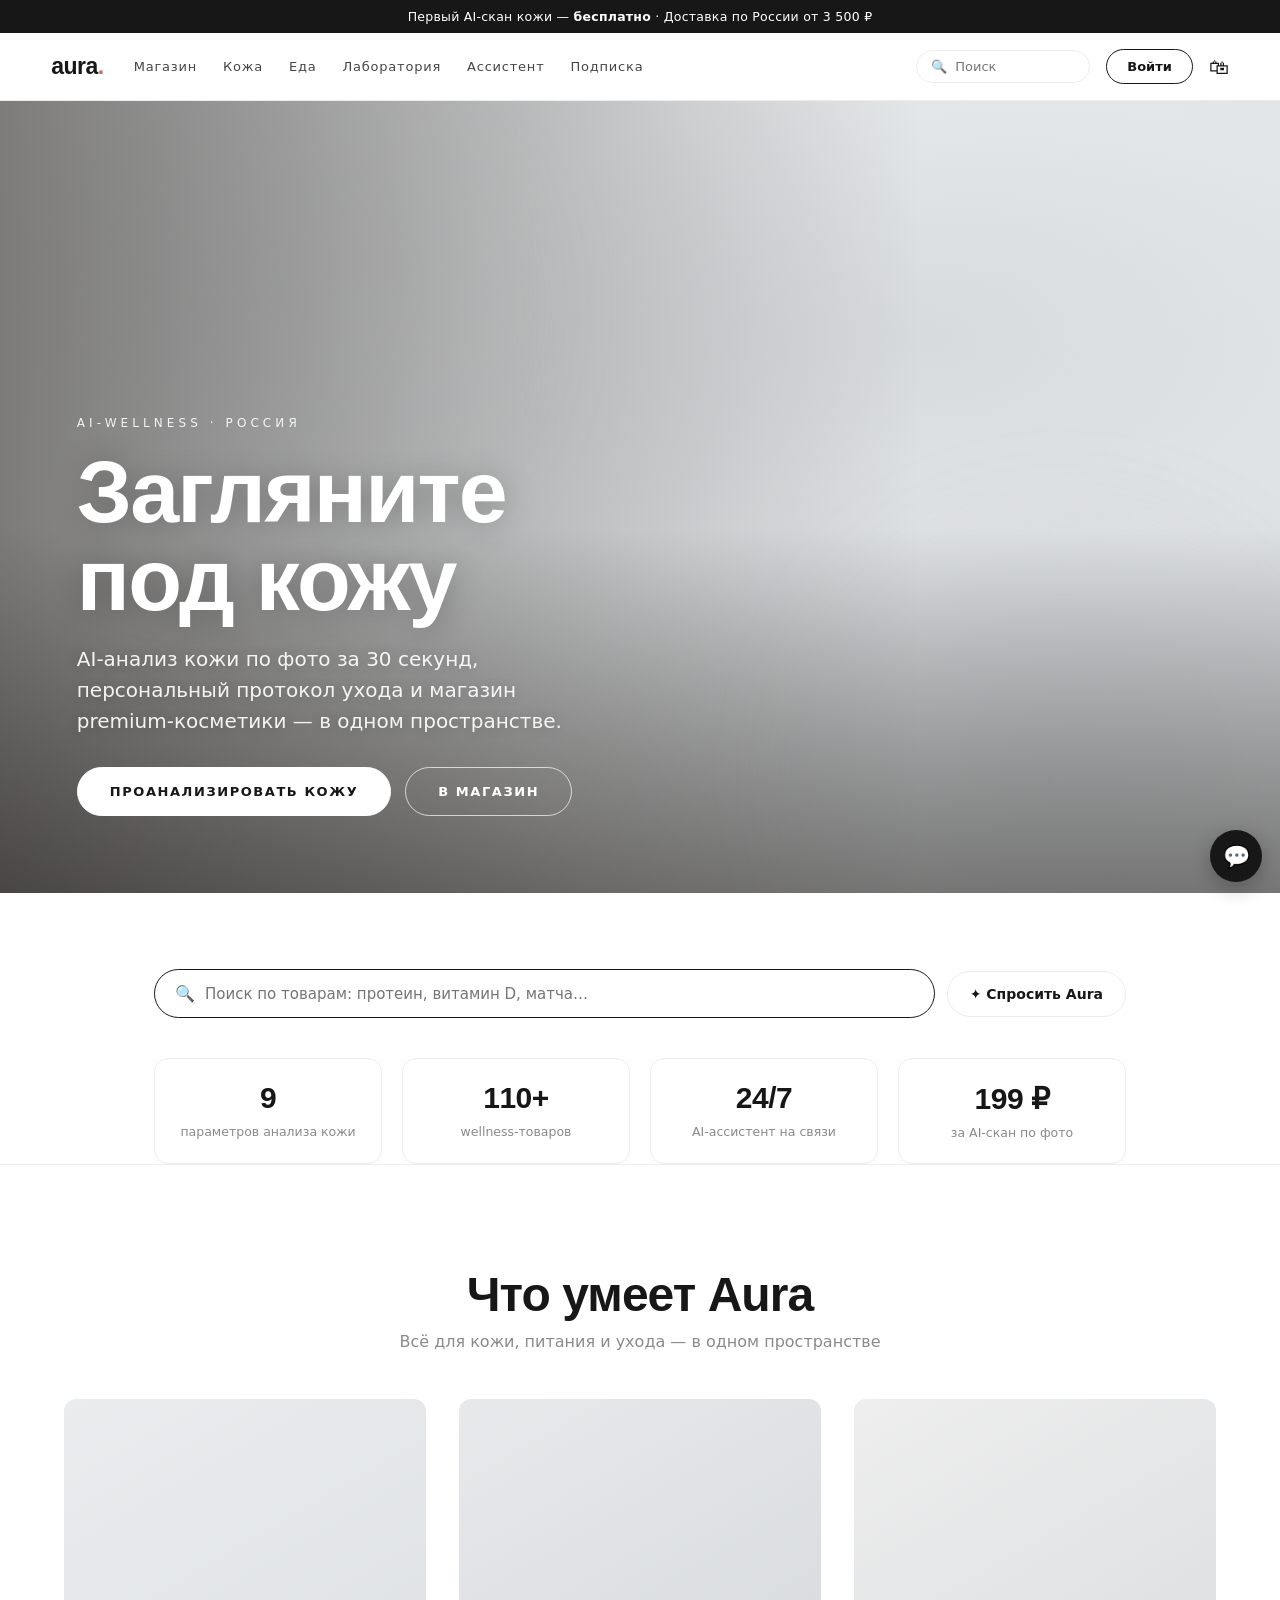
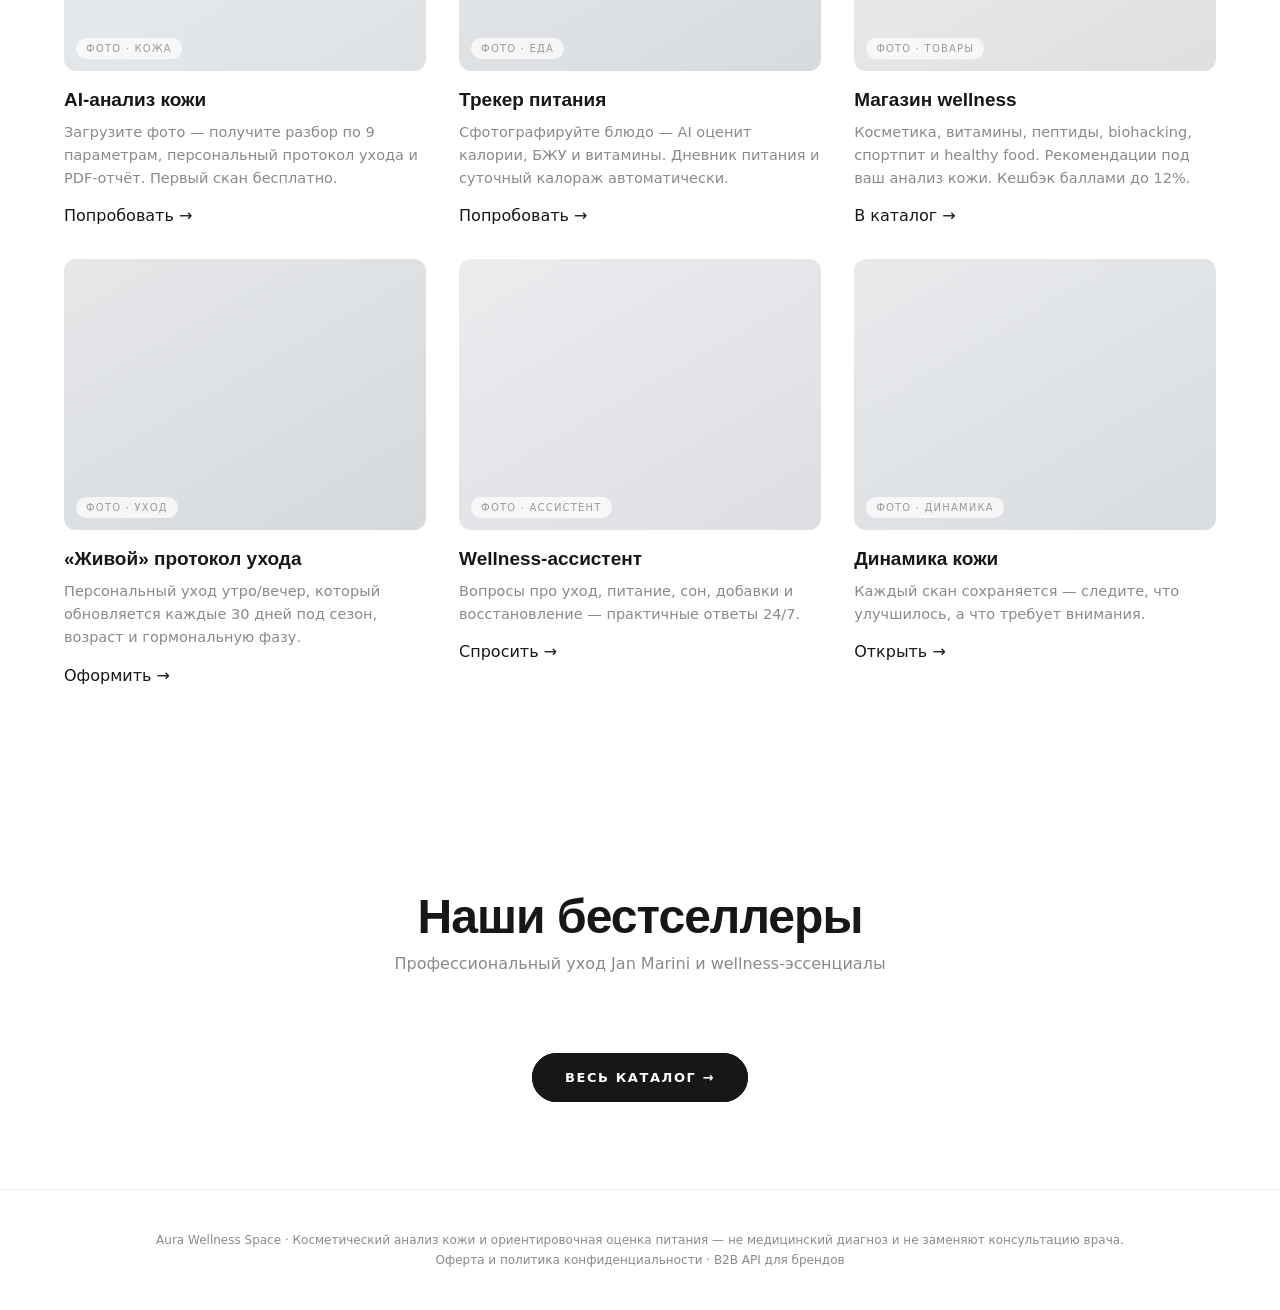
==== commit 66b9883c: "Раздел «Лаборатория»: панели анализов + запись Модуль app/lab: 8 панелей биомаркеров и check-up прог" ====
--- a/app/static/index.html
+++ b/app/static/index.html
@@ -11,6 +11,9 @@
 <meta property="og:title" content="Aura — premium wellness пространство" />
 <meta property="og:description" content="AI-анализ кожи, трекер питания, персональный уход и магазин wellness-товаров." />
 <meta property="og:type" content="website" />
+<meta property="og:url" content="https://aura-wellness.ru/" />
+<meta property="og:image" content="https://aura-wellness.ru/static/hero/hero.jpg" />
+<meta name="twitter:card" content="summary_large_image" />
 <style>
 @font-face { font-family: 'Manrope'; font-style: normal; font-weight: 400 800; font-display: swap;
   src: url('/static/fonts/manrope-lat-bcbadc.woff2') format('woff2');
@@ -118,11 +121,21 @@
 .fcard a.flink:hover{opacity:.6;}
 footer{border-top:1px solid var(--line);padding:40px 20px;text-align:center;color:var(--muted);font-size:12px;line-height:1.7;}
 @media(max-width:820px){.nav .links{display:none;}.grid{grid-template-columns:repeat(2,1fr);}.fgrid{grid-template-columns:repeat(1,1fr);}.hero .veil{background:linear-gradient(0deg,rgba(30,24,18,.4),transparent 45%);}}
-@media (prefers-reduced-motion:reduce){.hero .bg,.hero .bg::before,.hero .bg::after,.hero .inner>*{animation:none!important;}.reveal{opacity:1;transform:none;}}
-
-
-.hero .heroimg{position:absolute;inset:0;width:100%;height:100%;object-fit:cover;z-index:0;}
-.fph img.fimg{position:absolute;inset:0;width:100%;height:100%;object-fit:cover;z-index:0;}
+@media (prefers-reduced-motion:reduce){.hero .bg,.hero .bg::before,.hero .bg::after,.hero .inner>*,.hero .heroimg,.fph img.fimg{animation:none!important;}.reveal{opacity:1;transform:none;}}
+
+
+.hero .heroimg{position:absolute;inset:0;width:100%;height:100%;object-fit:cover;z-index:0;
+  animation:kenburns 26s ease-in-out infinite alternate;will-change:transform;}
+.fph img.fimg{position:absolute;inset:0;width:100%;height:100%;object-fit:cover;z-index:0;
+  animation:kbcard 22s ease-in-out infinite alternate;will-change:transform;}
+/* Карточки «дышат» вразнобой — отрицательные задержки сдвигают фазу */
+.fcard:nth-child(2) .fimg{animation-delay:-6s;}
+.fcard:nth-child(3) .fimg{animation-delay:-12s;}
+.fcard:nth-child(4) .fimg{animation-delay:-3s;}
+.fcard:nth-child(5) .fimg{animation-delay:-9s;}
+.fcard:nth-child(6) .fimg{animation-delay:-15s;}
+@keyframes kenburns{from{transform:scale(1) translateY(0);}to{transform:scale(1.09) translateY(-1.2%);}}
+@keyframes kbcard{from{transform:scale(1.02);}to{transform:scale(1.1);}}
 .search input{border:none;background:transparent;outline:none;font:inherit;font-size:13px;color:var(--ink);width:120px;}
 .fab{position:fixed;right:18px;bottom:18px;width:52px;height:52px;border-radius:50%;background:#171717;color:#fff;
   display:flex;align-items:center;justify-content:center;font-size:22px;text-decoration:none;box-shadow:0 6px 20px rgba(0,0,0,.25);z-index:60;}
@@ -148,7 +161,8 @@
   <div style="display:flex;align-items:center;gap:30px">
     <a class="logo" href="/">aura<i>.</i></a>
     <nav class="links">
-      <a href="/shop">Магазин</a><a href="/skin">Кожа</a><a href="/food">Еда</a><a href="/assistant">Ассистент</a><a href="/subscription">Подписка</a>
+      <a href="/shop">Магазин</a><a href="/skin">Кожа</a><a href="/food">Еда</a>
+        <a href="/lab">Лаборатория</a><a href="/assistant">Ассистент</a><a href="/subscription">Подписка</a>
     </nav>
   </div>
   <div class="right">
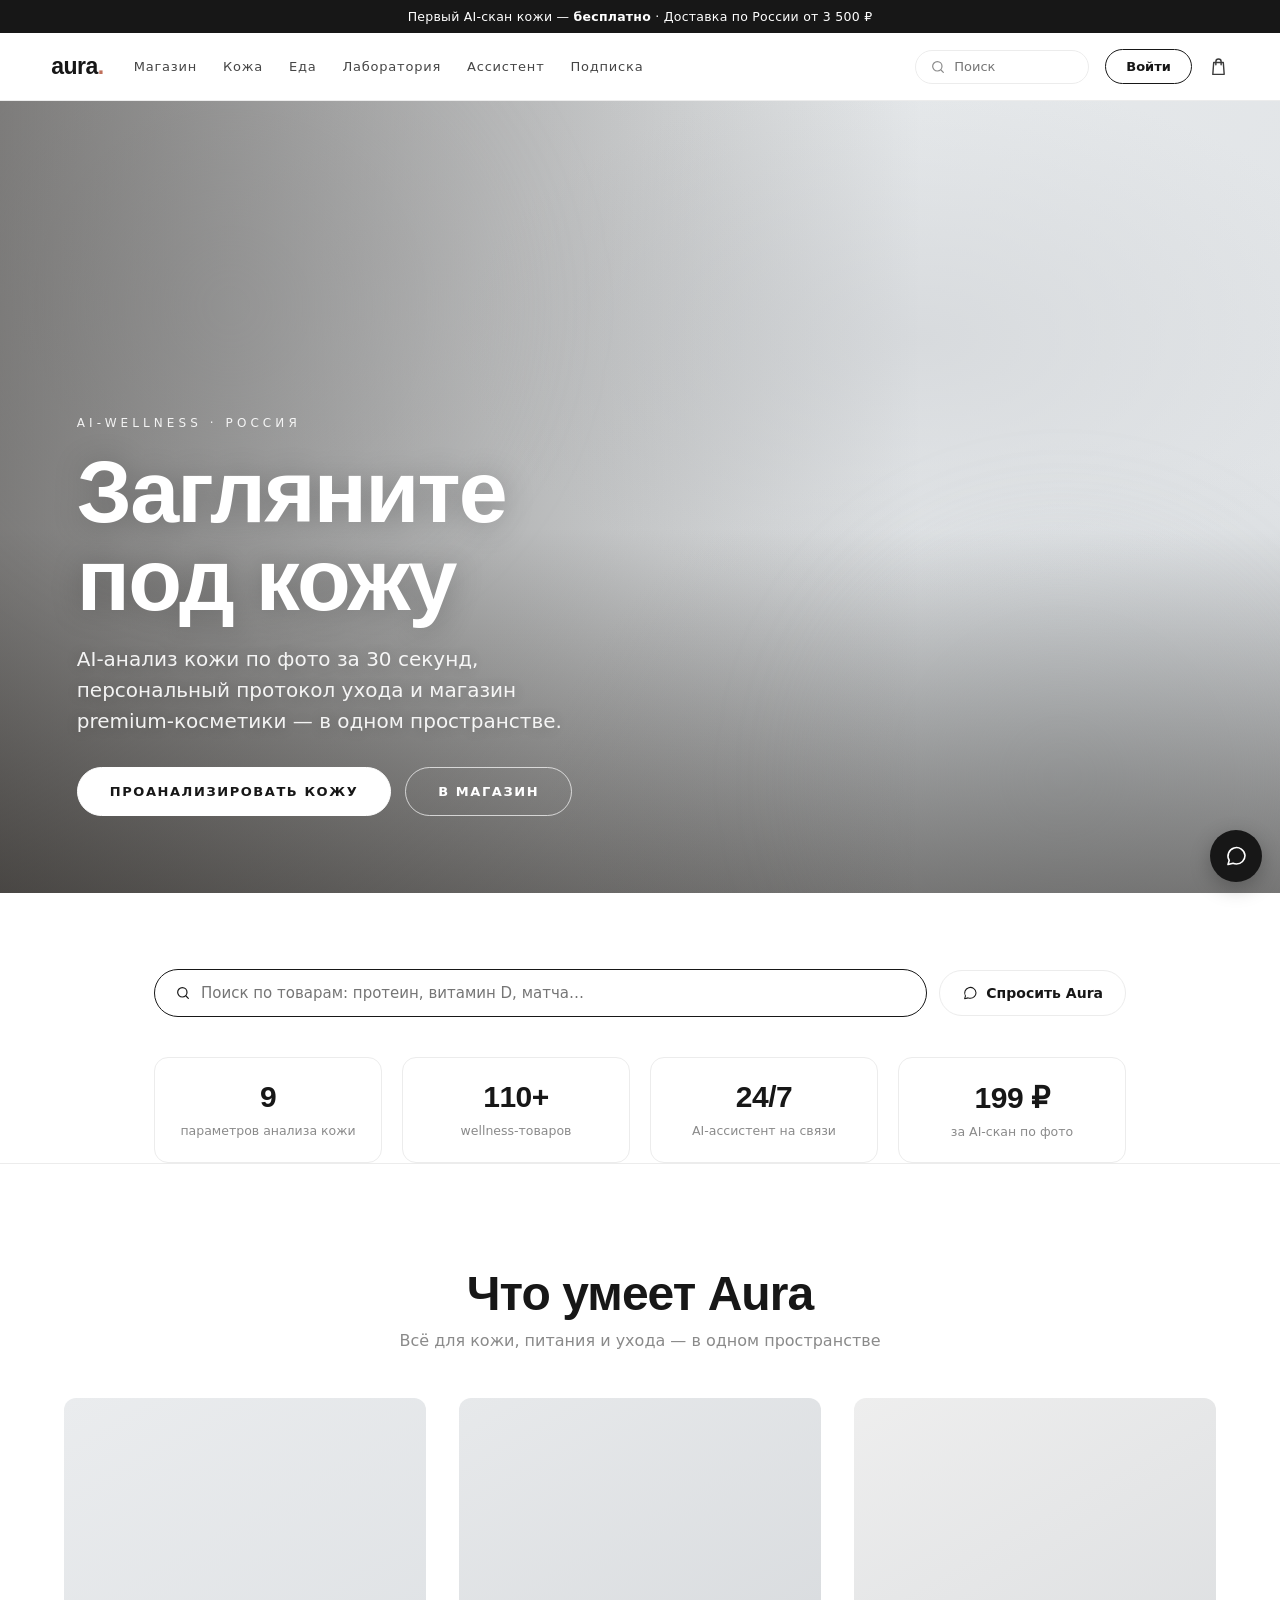
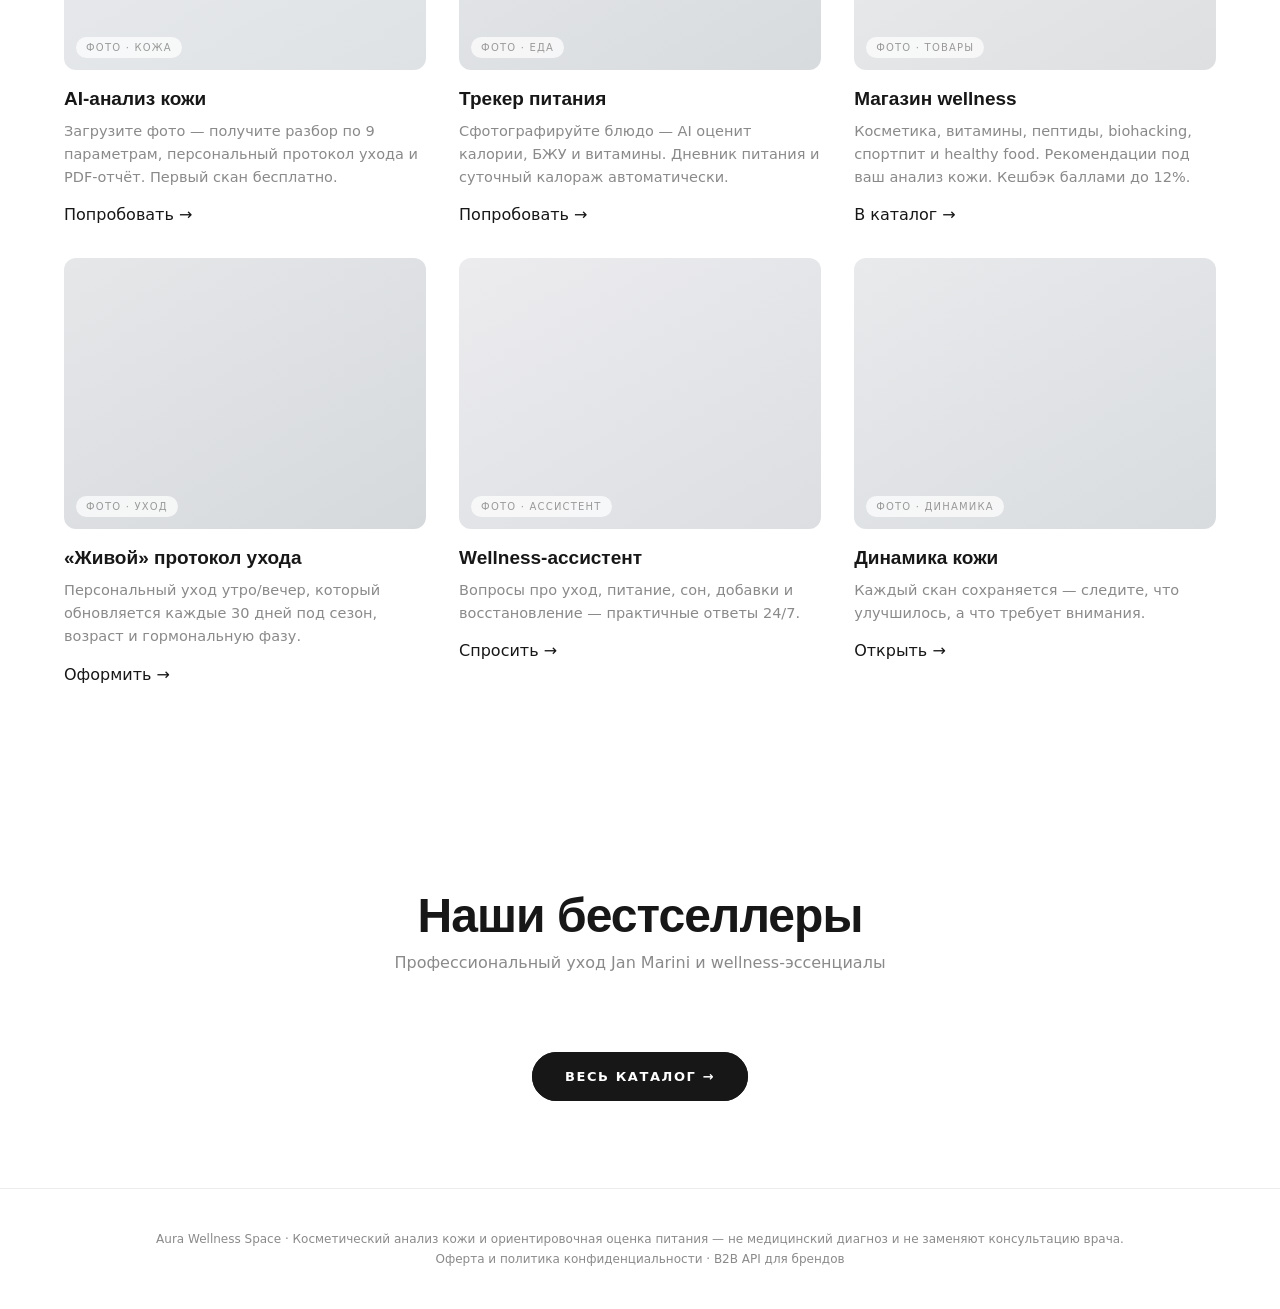
==== commit 8a045958: "Главная: SVG-иконки поиска/корзины/чата вместо эмодзи Эмодзи 🛍 у части пользователей отображался «кр" ====
--- a/app/static/index.html
+++ b/app/static/index.html
@@ -51,7 +51,7 @@
 .nav .search{display:flex;align-items:center;gap:8px;border:1px solid var(--line);border-radius:100px;padding:8px 14px;color:var(--muted);font-size:13px;}
 .nav .btn-login{border:1.5px solid var(--ink);border-radius:100px;padding:9px 20px;font-weight:600;font-size:13px;transition:.2s;}
 .nav .btn-login:hover{background:var(--ink);color:#fff;}
-.nav .cart{font-size:20px;}
+.nav .cart{display:inline-flex;align-items:center;color:var(--ink);opacity:.85;}.nav .cart:hover{opacity:1;}.nav .cart svg{display:block;}
 /* HERO */
 .hero{position:relative;height:min(88vh,860px);min-height:520px;overflow:hidden;display:flex;align-items:flex-end;}
 .hero .bg{position:absolute;inset:0;z-index:0;
@@ -166,9 +166,9 @@
     </nav>
   </div>
   <div class="right">
-    <form class="search" action="/shop" method="get">🔍 <input name="q" placeholder="Поиск" aria-label="Поиск по каталогу"></form>
+    <form class="search" action="/shop" method="get"><svg viewBox="0 0 24 24" width="16" height="16" fill="none" stroke="currentColor" stroke-width="1.8" stroke-linecap="round" aria-hidden="true"><circle cx="11" cy="11" r="7"></circle><path d="m20 20-3.5-3.5"></path></svg> <input name="q" placeholder="Поиск" aria-label="Поиск по каталогу"></form>
     <a class="btn-login" id="loginLink" href="/auth">Войти</a>
-    <a class="cart" href="/shop#cartCard" title="Корзина">🛍</a>
+    <a class="cart" href="/shop#cartCard" title="Корзина"><svg viewBox="0 0 24 24" width="21" height="21" fill="none" stroke="currentColor" stroke-width="1.6" stroke-linecap="round" stroke-linejoin="round" aria-hidden="true"><path d="M6.5 7.5h11L18.5 21h-13l1-13.5z"></path><path d="M9 10V6.5a3 3 0 0 1 6 0V10"></path></svg></a>
   </div>
 </header>
 
@@ -190,8 +190,8 @@
 
 <div class="band reveal">
   <div class="bigsearch">
-    <form action="/shop" method="get">🔍 <input name="q" placeholder="Поиск по товарам: протеин, витамин D, матча…" aria-label="Поиск"></form>
-    <a class="ask" href="/assistant">✦ Спросить Aura</a>
+    <form action="/shop" method="get"><svg viewBox="0 0 24 24" width="16" height="16" fill="none" stroke="currentColor" stroke-width="1.8" stroke-linecap="round" aria-hidden="true"><circle cx="11" cy="11" r="7"></circle><path d="m20 20-3.5-3.5"></path></svg> <input name="q" placeholder="Поиск по товарам: протеин, витамин D, матча…" aria-label="Поиск"></form>
+    <a class="ask" href="/assistant"><svg viewBox="0 0 24 24" width="16" height="16" fill="none" stroke="currentColor" stroke-width="1.6" stroke-linecap="round" stroke-linejoin="round" aria-hidden="true"><path d="M21 11.5a8.5 8.5 0 0 1-8.5 8.5c-1.2 0-2.4-.25-3.4-.7L4 20.5l1.2-4.1A8.5 8.5 0 1 1 21 11.5z"></path></svg> Спросить Aura</a>
   </div>
 </div>
 
@@ -236,7 +236,7 @@
   <a href="/legal">Оферта и политика конфиденциальности</a> · <a href="/docs">B2B API для брендов</a>
 </footer>
 
-<a class="fab" href="/assistant" title="Спросить Aura">💬</a>
+<a class="fab" href="/assistant" title="Спросить Aura"><svg viewBox="0 0 24 24" width="24" height="24" fill="none" stroke="currentColor" stroke-width="1.6" stroke-linecap="round" stroke-linejoin="round" aria-hidden="true"><path d="M21 11.5a8.5 8.5 0 0 1-8.5 8.5c-1.2 0-2.4-.25-3.4-.7L4 20.5l1.2-4.1A8.5 8.5 0 1 1 21 11.5z"></path></svg></a>
 
 <script>
 // Вход/кабинет
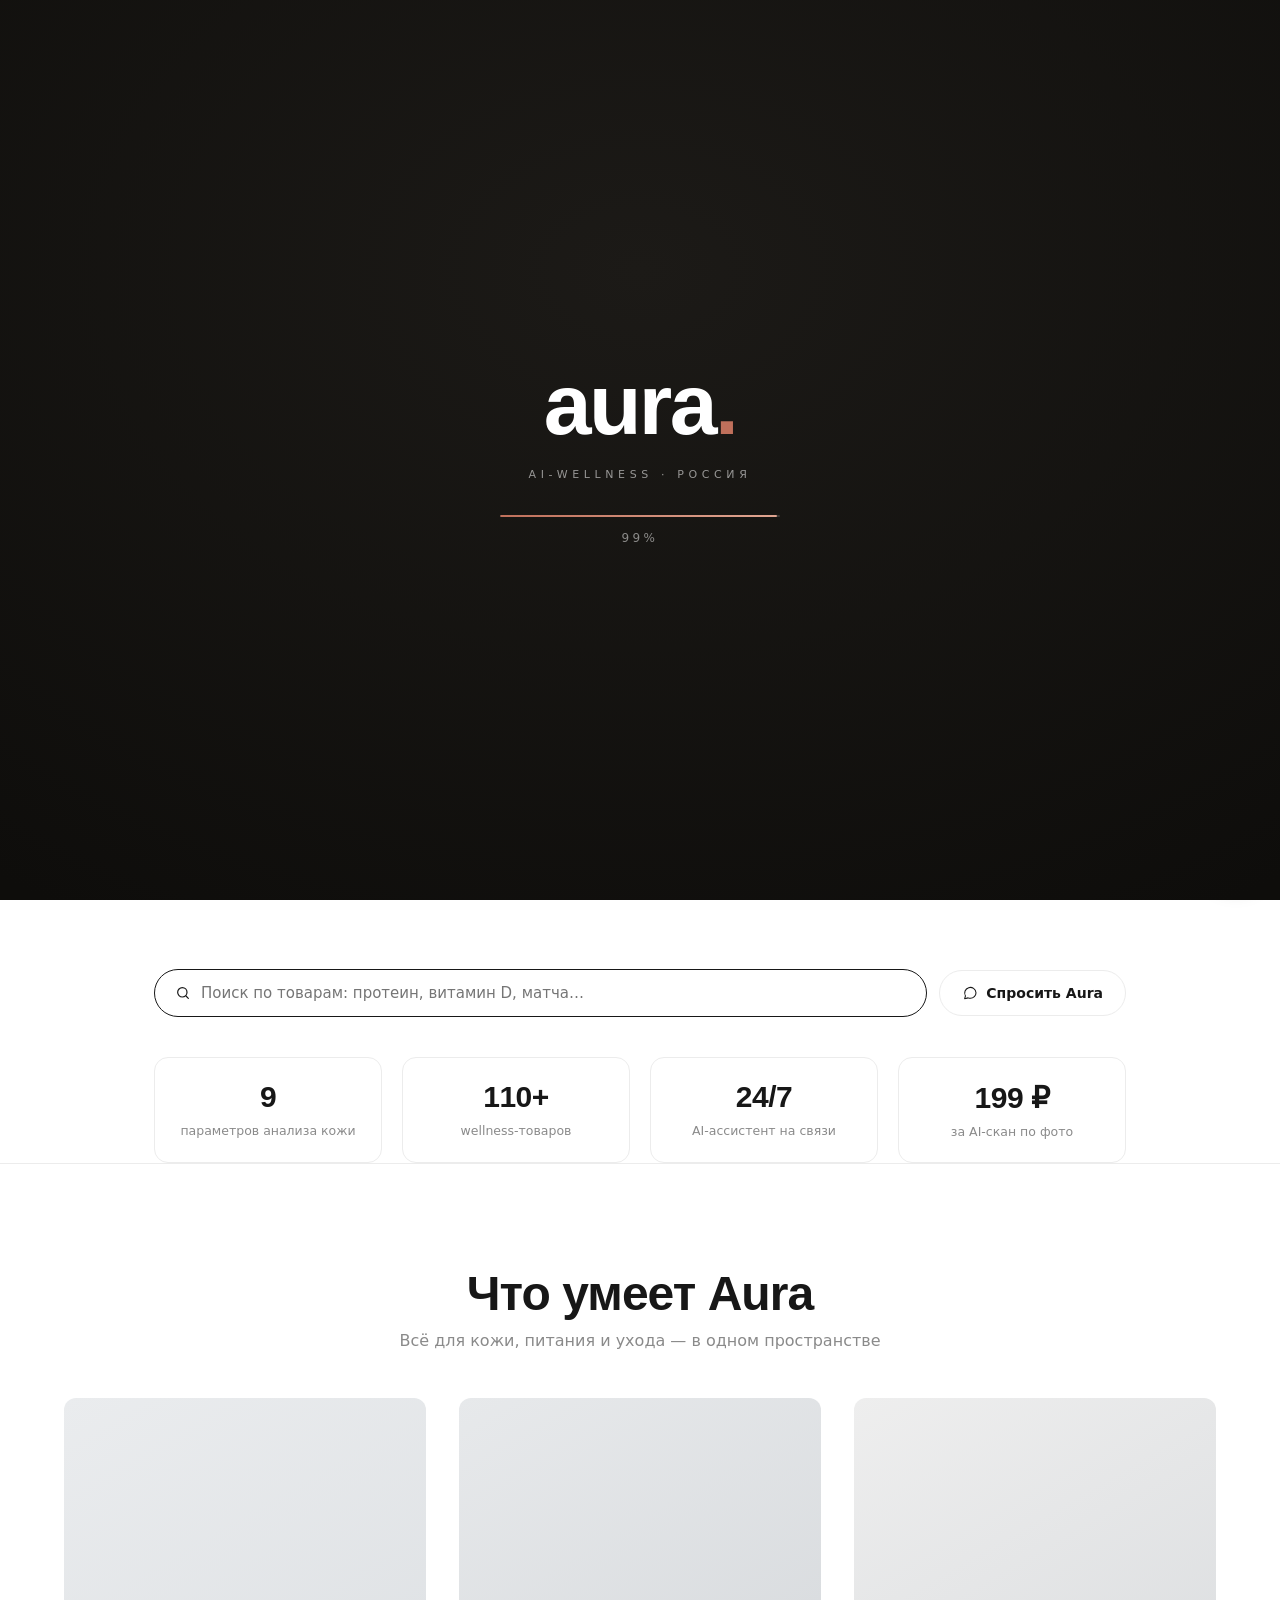
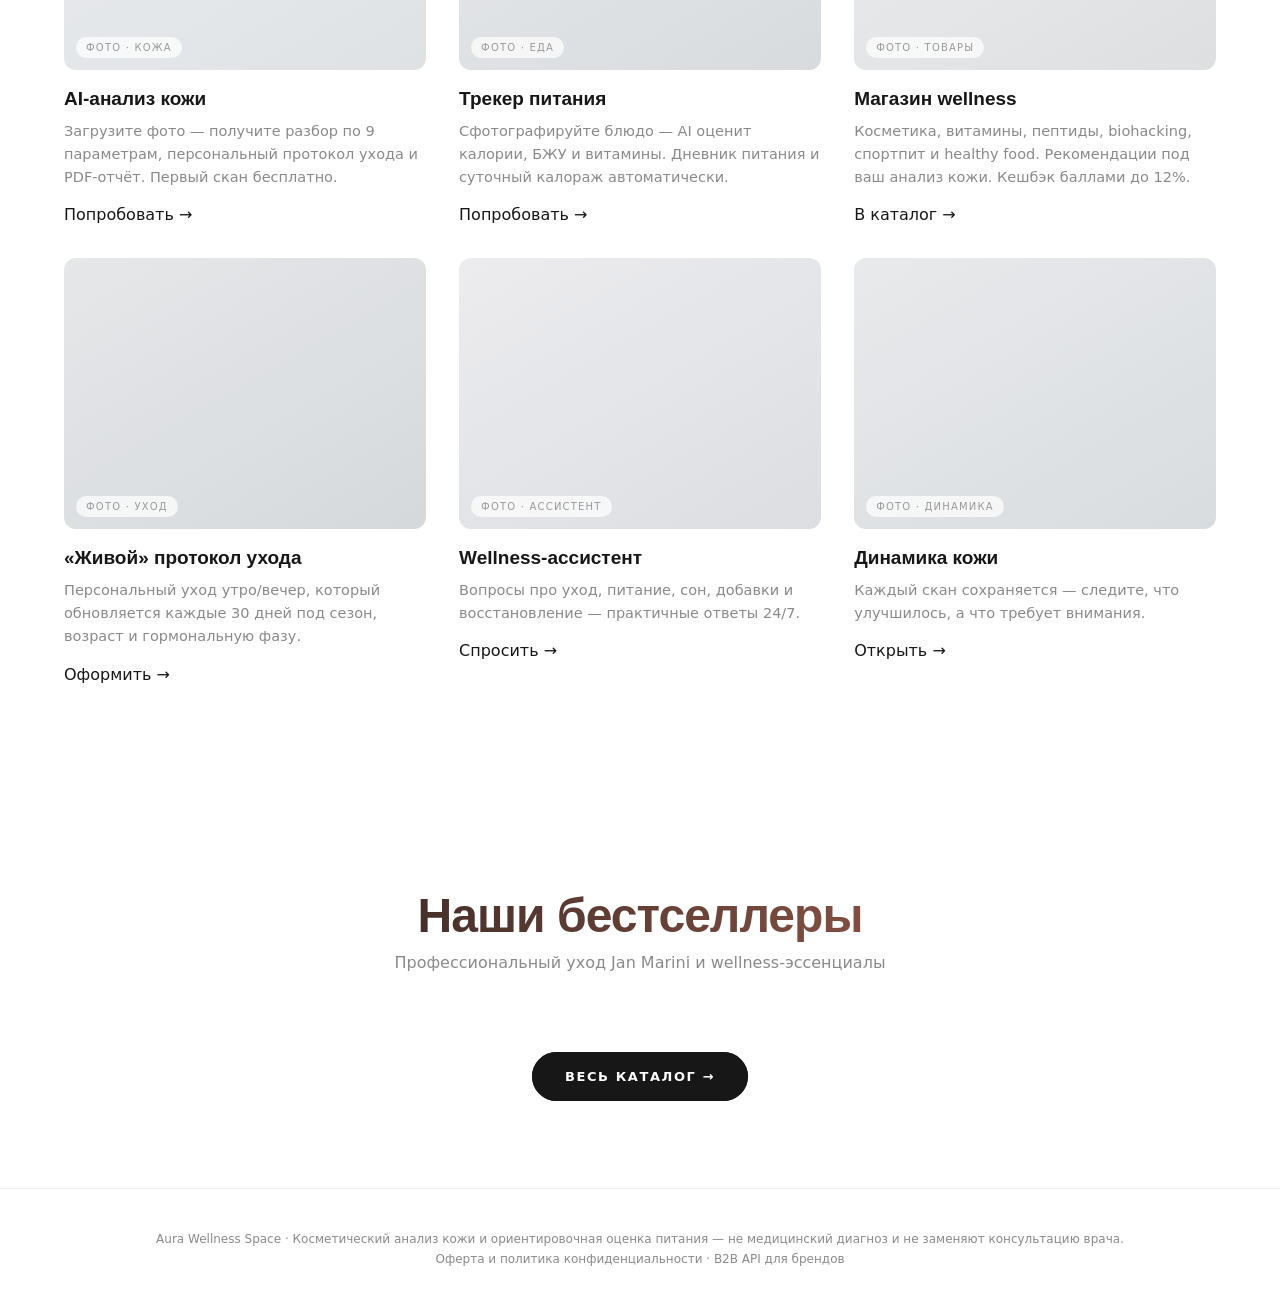
==== commit 99a72630: "Загрузочная заставка + анимации главной; спящий Telegram-каркас Заставка 0→100% с растворением, shee" ====
--- a/app/static/index.html
+++ b/app/static/index.html
@@ -151,9 +151,68 @@
 .stat span{color:var(--muted);font-size:12.5px;}
 @media(max-width:820px){.stats{grid-template-columns:repeat(2,1fr);}}
 
+/* ===== Загрузочная заставка (premium) ===== */
+.splash{position:fixed;inset:0;z-index:9999;display:flex;align-items:center;justify-content:center;
+  background:radial-gradient(120% 120% at 50% 30%,#1c1a17 0%,#0e0d0b 70%);
+  transition:opacity .7s ease,visibility .7s ease;}
+.splash.done{opacity:0;visibility:hidden;pointer-events:none;}
+.splash-inner{text-align:center;padding:0 24px;}
+.splash-logo{font-size:clamp(46px,9vw,86px);font-weight:700;color:#fff;letter-spacing:-.03em;
+  opacity:0;animation:splashUp .9s cubic-bezier(.2,.8,.2,1) .1s forwards;}
+.splash-logo i{color:var(--accent);font-style:normal;}
+.splash-tag{color:rgba(255,255,255,.55);font-size:11px;letter-spacing:.42em;margin-top:14px;
+  opacity:0;animation:splashUp .9s cubic-bezier(.2,.8,.2,1) .3s forwards;}
+.splash-bar{width:min(280px,64vw);height:2px;background:rgba(255,255,255,.14);border-radius:2px;
+  margin:34px auto 0;overflow:hidden;opacity:0;animation:splashUp .9s ease .5s forwards;}
+.splash-bar span{display:block;height:100%;width:0;border-radius:2px;
+  background:linear-gradient(90deg,var(--accent),#e0a591);transition:width .2s ease;
+  box-shadow:0 0 12px rgba(192,112,91,.6);}
+.splash-pct{color:rgba(255,255,255,.5);font-size:12px;letter-spacing:.28em;margin-top:14px;
+  font-variant-numeric:tabular-nums;opacity:0;animation:splashUp .9s ease .5s forwards;}
+@keyframes splashUp{from{opacity:0;transform:translateY(16px)}to{opacity:1;transform:none}}
+
+/* ===== Больше анимаций: появление секций и мягкое parallax ===== */
+.reveal-up{opacity:0;transform:translateY(34px);transition:opacity .9s cubic-bezier(.2,.8,.2,1),transform .9s cubic-bezier(.2,.8,.2,1);}
+.reveal-up.in{opacity:1;transform:none;}
+.best .head h2{background:linear-gradient(90deg,var(--ink),var(--accent),var(--ink));background-size:220% 100%;
+  -webkit-background-clip:text;background-clip:text;color:transparent;animation:sheen 7s linear infinite;}
+@keyframes sheen{to{background-position:220% 0}}
+.fcard .fph::after{content:"";position:absolute;inset:0;z-index:2;pointer-events:none;
+  background:linear-gradient(115deg,transparent 30%,rgba(255,255,255,.28) 48%,transparent 62%);
+  transform:translateX(-120%);transition:transform .8s ease;}
+.fcard:hover .fph::after{transform:translateX(120%);}
+.fcard{transition:transform .5s cubic-bezier(.2,.8,.2,1);}
+.fcard:hover{transform:translateY(-6px);}
+.stat{transition:transform .4s cubic-bezier(.2,.8,.2,1),border-color .3s,box-shadow .4s;}
+.stat:hover{transform:translateY(-4px);border-color:var(--accent);box-shadow:0 12px 30px rgba(0,0,0,.06);}
+.btn-fill,.btn-ghost{position:relative;overflow:hidden;}
+.btn-fill::after,.btn-ghost::after{content:"";position:absolute;top:0;left:-75%;width:50%;height:100%;
+  background:linear-gradient(120deg,transparent,rgba(255,255,255,.45),transparent);transform:skewX(-20deg);transition:left .6s ease;}
+.btn-fill:hover::after,.btn-ghost:hover::after{left:130%;}
+.pcard .pimg::after{content:"";position:absolute;inset:0;background:linear-gradient(115deg,transparent 35%,rgba(255,255,255,.35) 50%,transparent 65%);
+  transform:translateX(-120%);transition:transform .7s ease;}
+.pcard:hover .pimg::after{transform:translateX(120%);}
+.promo{overflow:hidden;}
+.promo b{position:relative;}
+@media (prefers-reduced-motion:reduce){
+  .splash{display:none!important;}
+  .reveal-up{opacity:1!important;transform:none!important;}
+  .best .head h2{animation:none;color:var(--ink);}
+}
+
 </style>
 </head>
 <body>
+
+<!-- Премиальная загрузочная заставка: логотип + прогресс 0→100% -->
+<div class="splash" id="splash" aria-hidden="true">
+  <div class="splash-inner">
+    <div class="splash-logo disp">aura<i>.</i></div>
+    <div class="splash-tag">AI-WELLNESS · РОССИЯ</div>
+    <div class="splash-bar"><span id="splashFill"></span></div>
+    <div class="splash-pct" id="splashPct">0%</div>
+  </div>
+</div>
 
 <div class="promo">Первый AI-скан кожи — <b>бесплатно</b> · Доставка по России от 3&nbsp;500&nbsp;₽</div>
 
@@ -239,14 +298,35 @@
 <a class="fab" href="/assistant" title="Спросить Aura"><svg viewBox="0 0 24 24" width="24" height="24" fill="none" stroke="currentColor" stroke-width="1.6" stroke-linecap="round" stroke-linejoin="round" aria-hidden="true"><path d="M21 11.5a8.5 8.5 0 0 1-8.5 8.5c-1.2 0-2.4-.25-3.4-.7L4 20.5l1.2-4.1A8.5 8.5 0 1 1 21 11.5z"></path></svg></a>
 
 <script>
+// Загрузочная заставка: прогресс 0→100%, потом плавно исчезает.
+// Показываем один раз за сессию — на повторных переходах не мозолит.
+(function(){
+  var splash=document.getElementById("splash");
+  if(!splash) return;
+  var reduce=window.matchMedia("(prefers-reduced-motion: reduce)").matches;
+  if(reduce||sessionStorage.getItem("aura_splash")){splash.remove();return;}
+  sessionStorage.setItem("aura_splash","1");
+  var fill=document.getElementById("splashFill"),pct=document.getElementById("splashPct"),p=0;
+  var t=setInterval(function(){
+    p+=Math.max(1,Math.round((100-p)*0.12));
+    if(p>=100){p=100;clearInterval(t);
+      setTimeout(function(){splash.classList.add("done");
+        setTimeout(function(){splash.remove();},750);},260);}
+    fill.style.width=p+"%";pct.textContent=p+"%";
+  },70);
+})();
 // Вход/кабинет
 if (localStorage.getItem("aura_token")) {
   var l=document.getElementById("loginLink"); l.textContent="Кабинет"; l.href="/account";
 }
-// Появление блоков
+// Появление блоков при прокрутке (плавно, каскадом)
 (function(){
   var io=new IntersectionObserver(function(es){es.forEach(function(e){if(e.isIntersecting){e.target.classList.add("in");io.unobserve(e.target);}});},{threshold:.12});
   document.querySelectorAll(".reveal").forEach(function(n){io.observe(n);});
+  // Автоматически «оживляем» ключевые секции без ручной разметки.
+  var io2=new IntersectionObserver(function(es){es.forEach(function(e){if(e.isIntersecting){e.target.classList.add("in");io2.unobserve(e.target);}});},{threshold:.08});
+  document.querySelectorAll(".stats,.band,.fgrid,.best .head,.best .grid,.best .more").forEach(function(n){
+    n.classList.add("reveal-up");io2.observe(n);});
 })();
 // Бестселлеры из каталога
 var esc=function(s){return String(s).replace(/[&<>"']/g,function(c){return ({"&":"&amp;","<":"&lt;",">":"&gt;",'"':"&quot;","'":"&#39;"})[c];});};
